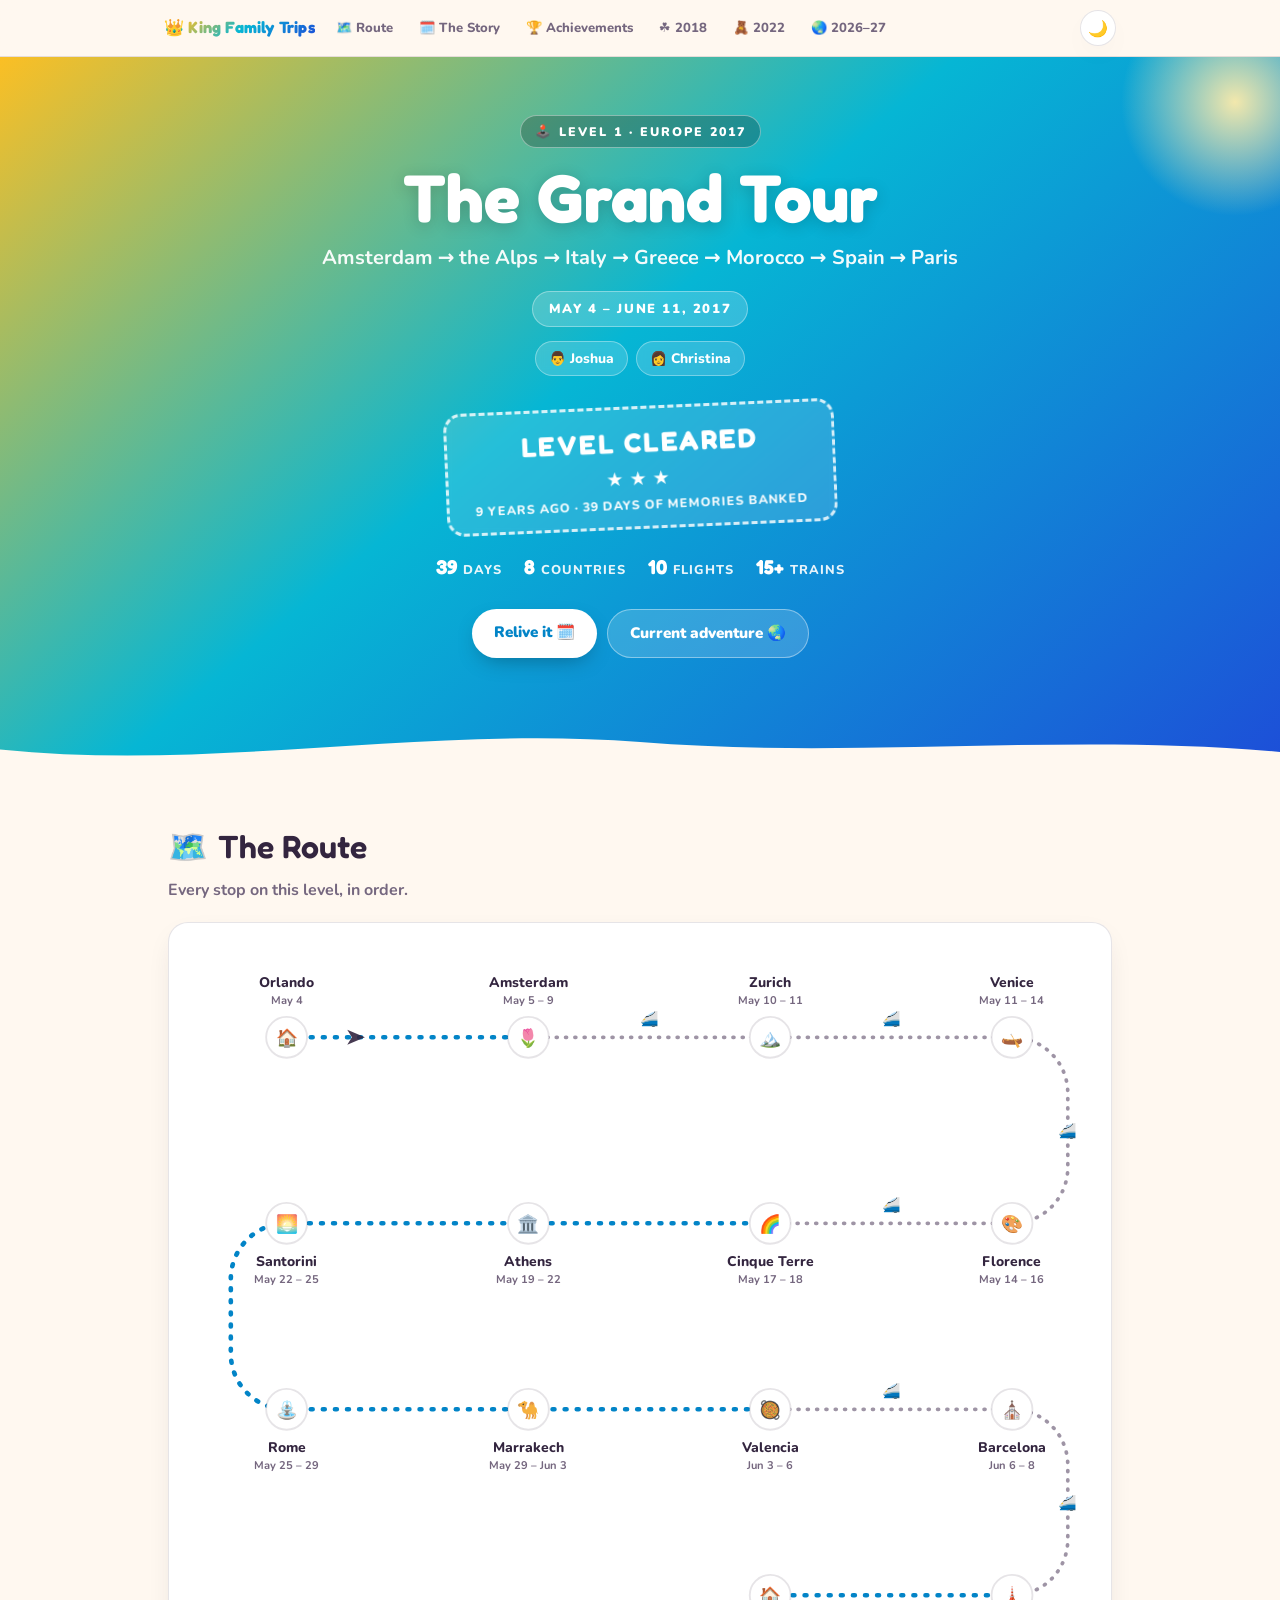
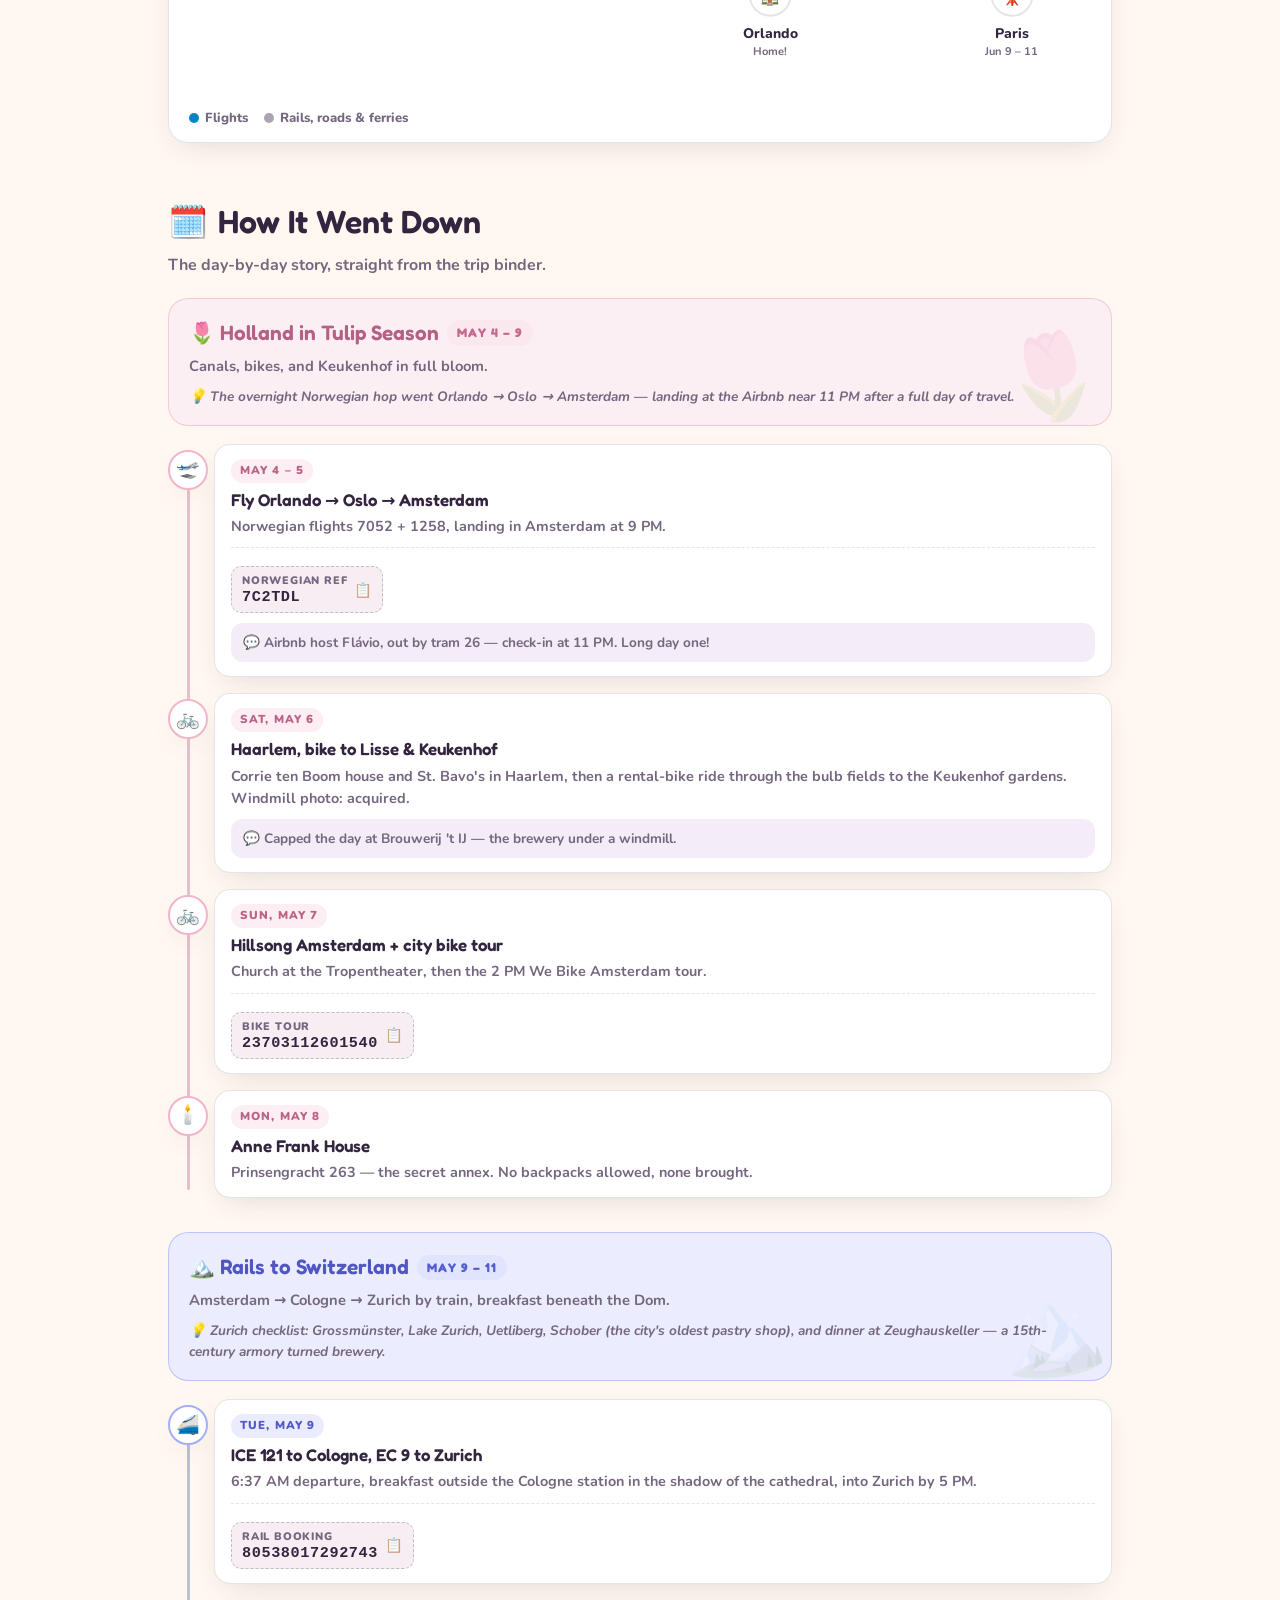
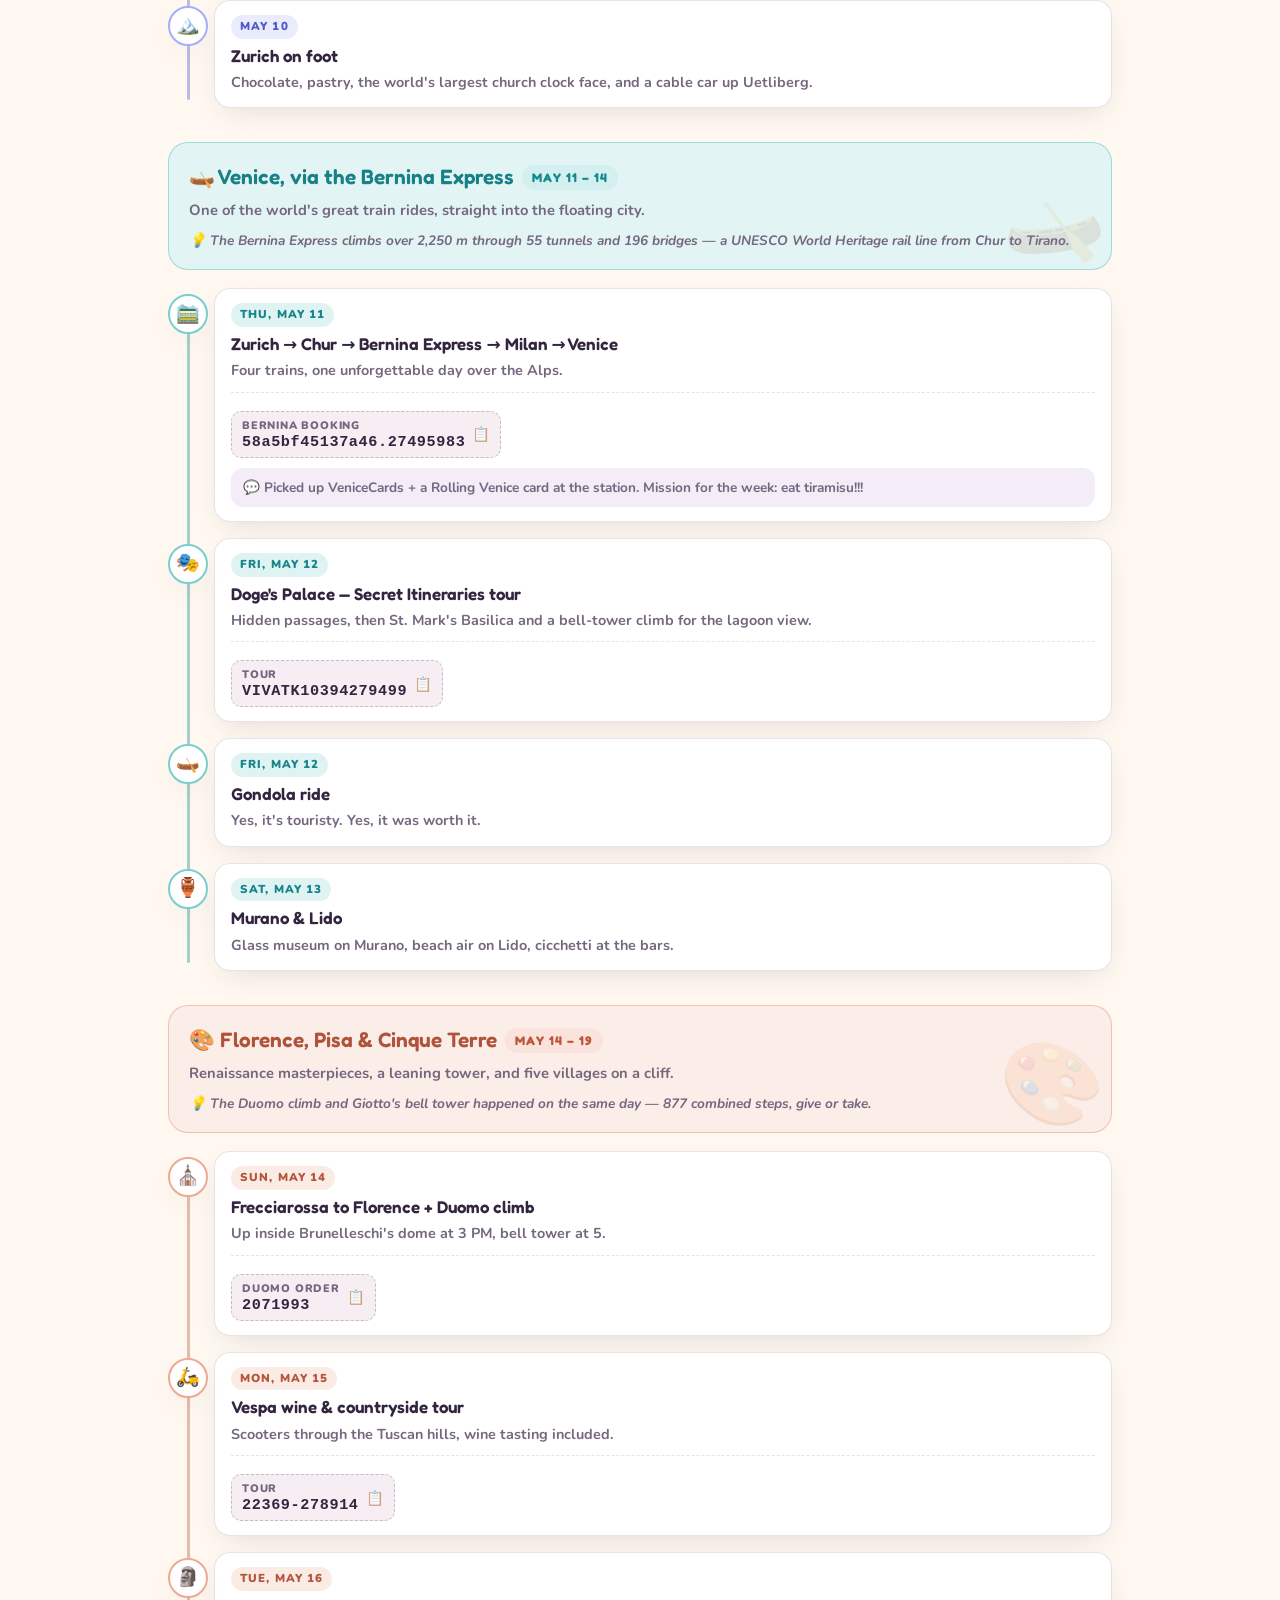
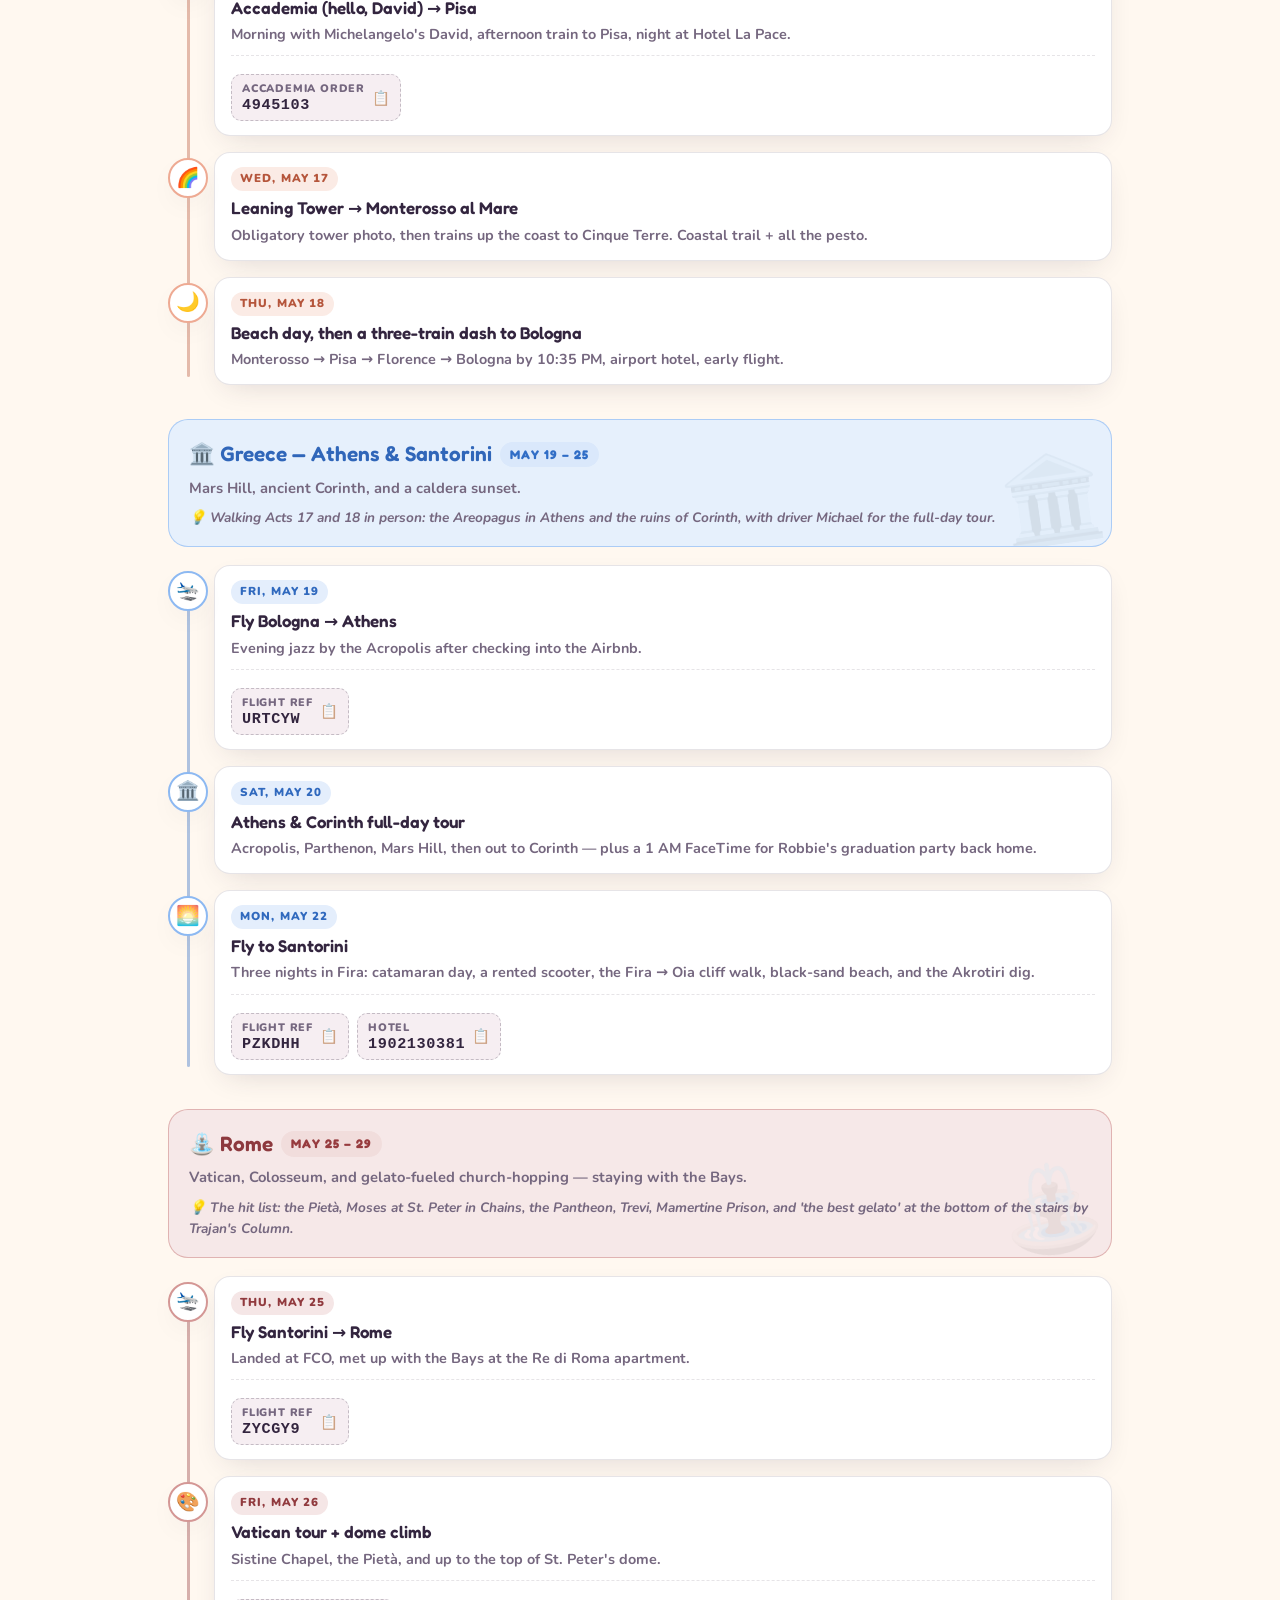
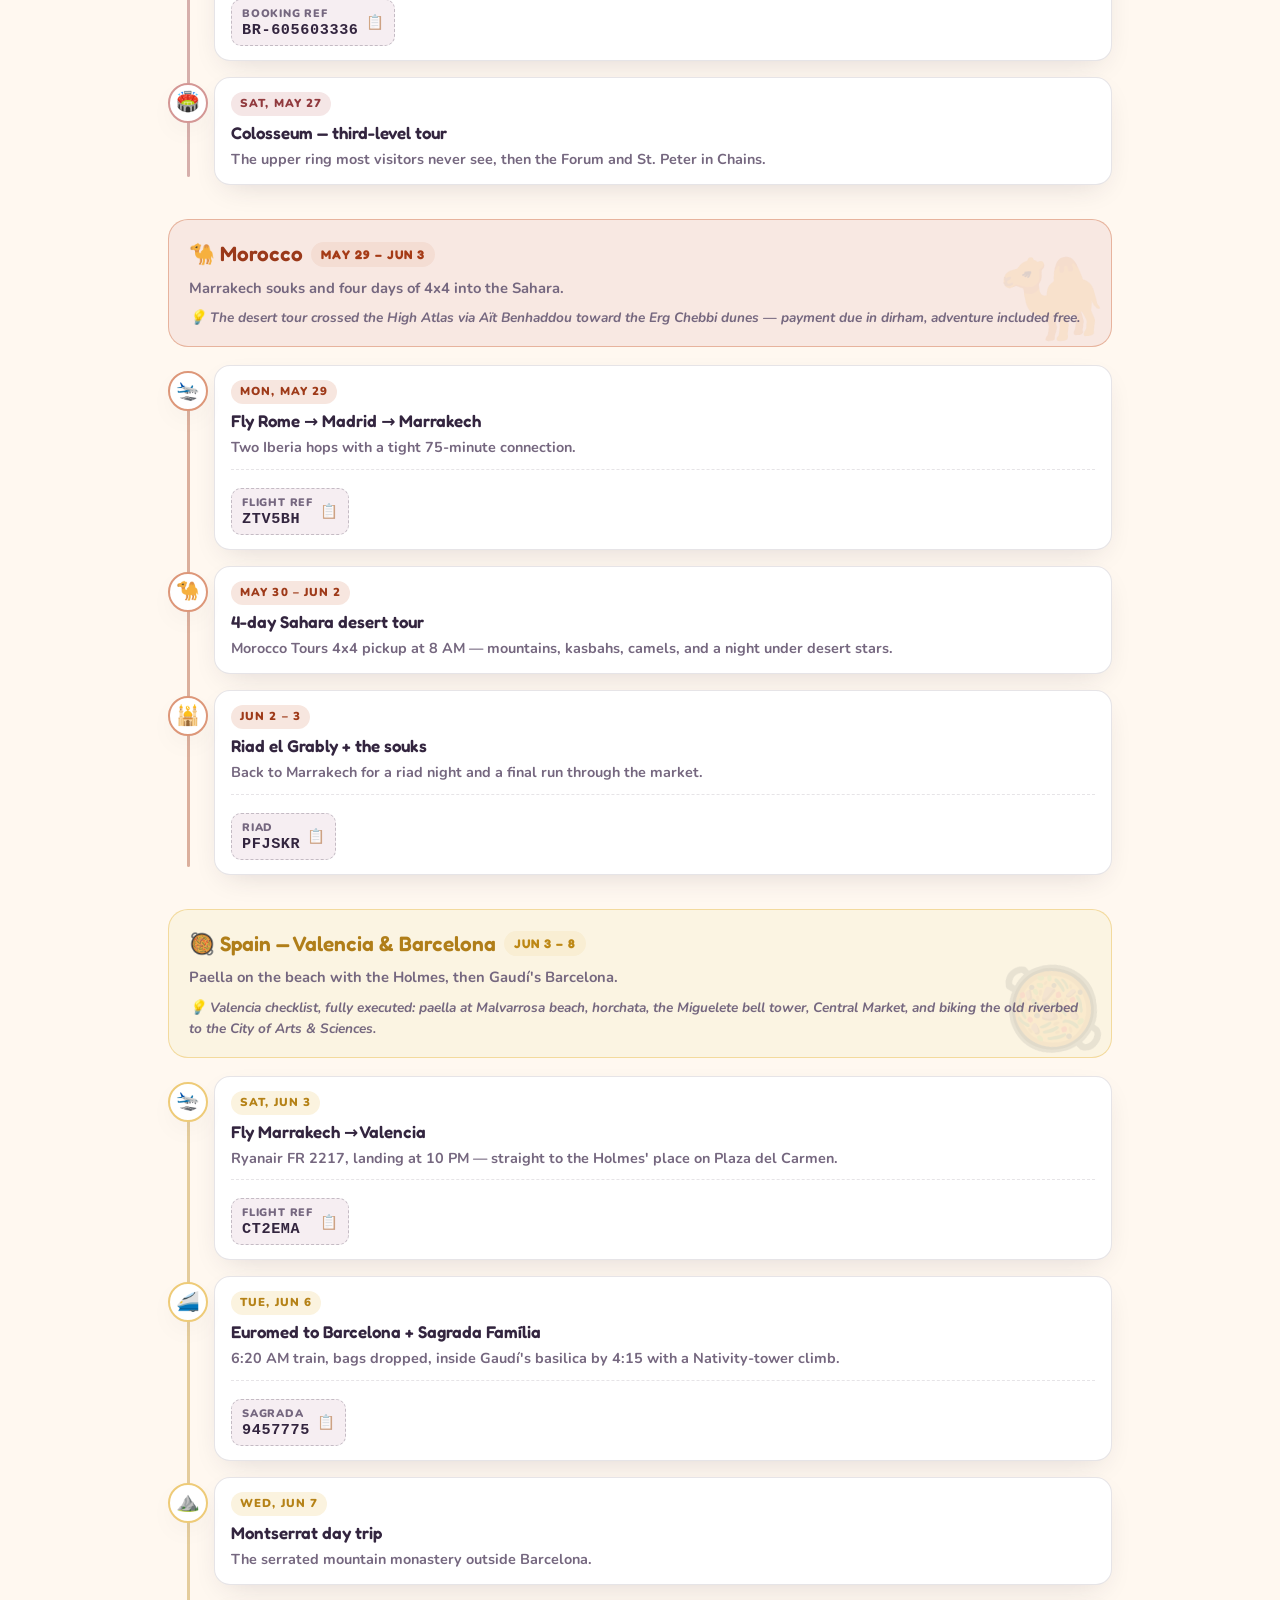
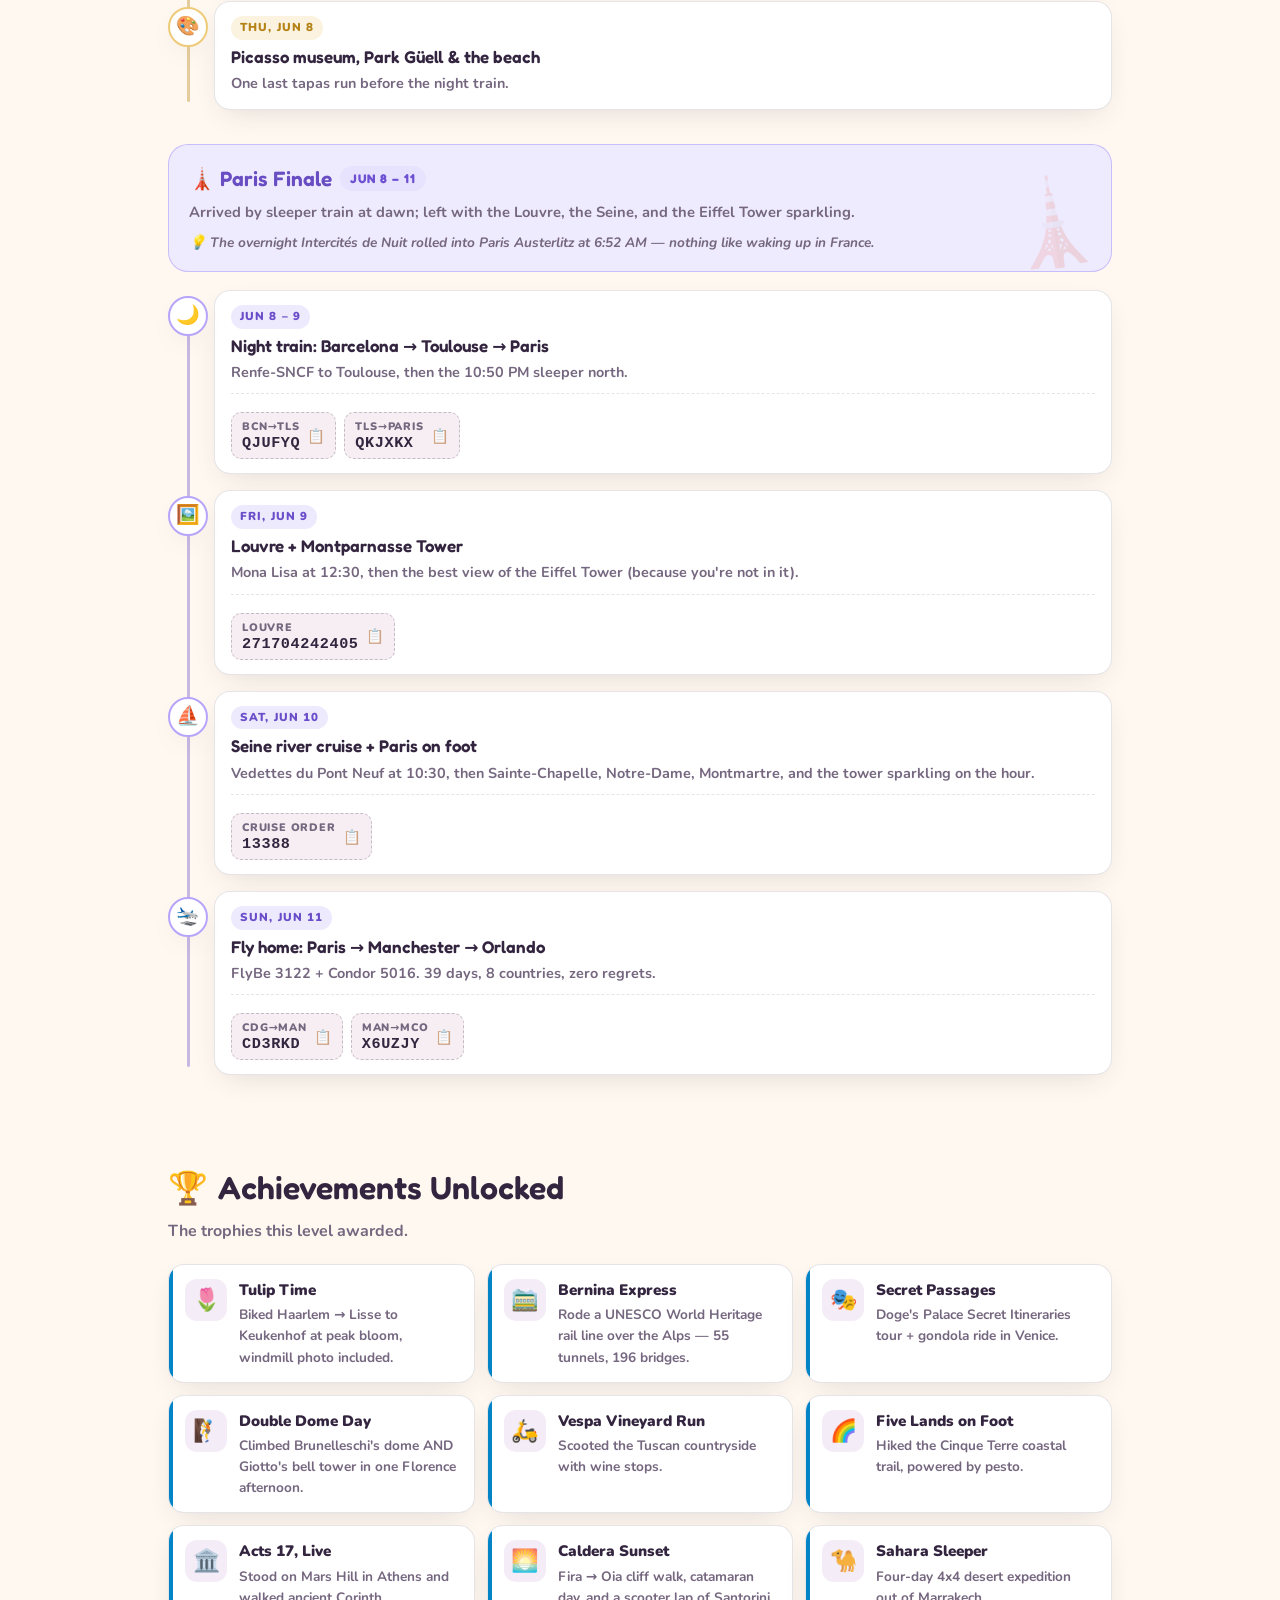
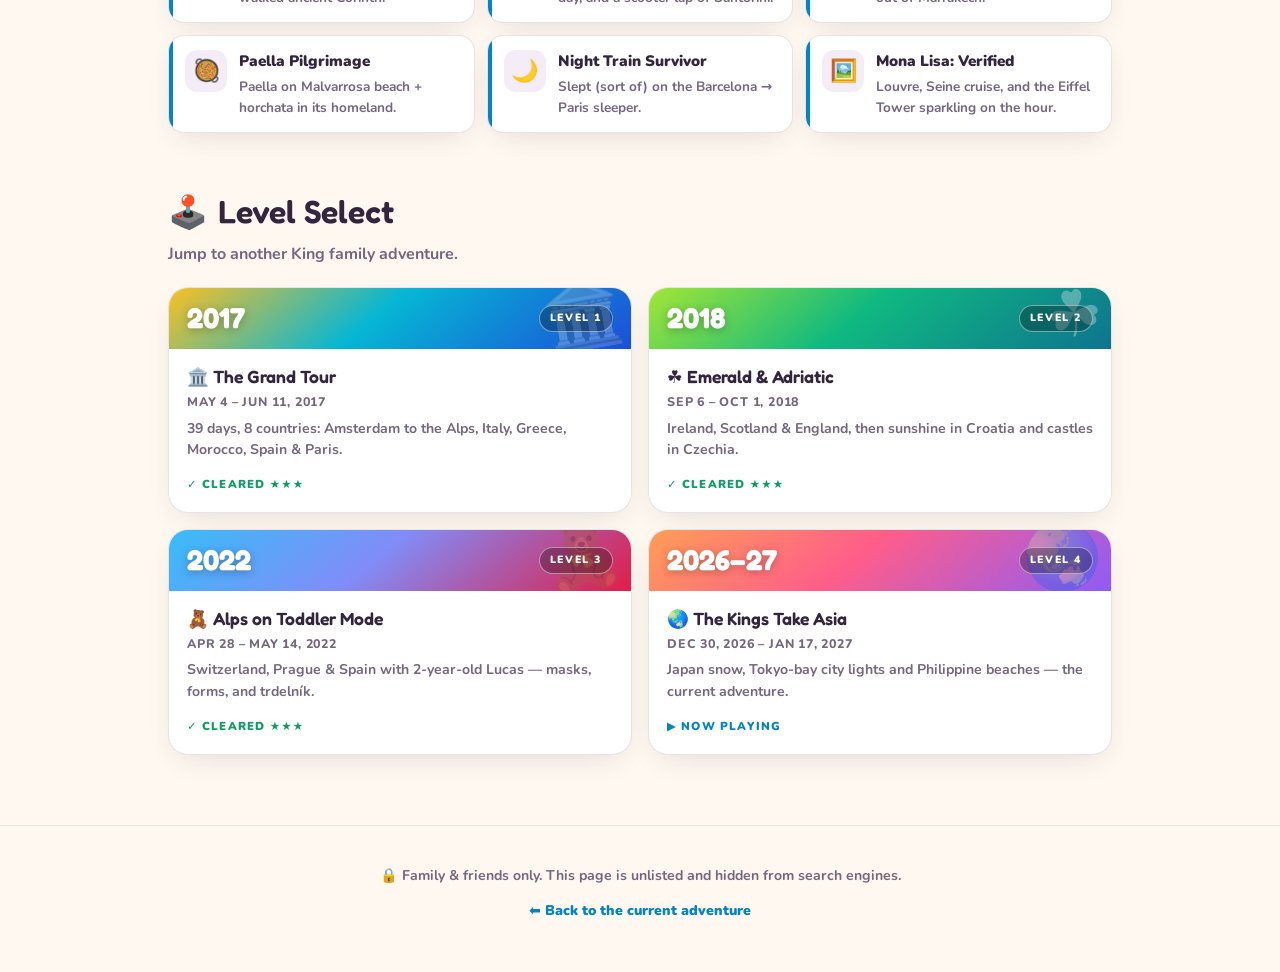
==== 2017/index.html @ fd0cd463 "Add past-trip landing pages as video-game levels (2017, 2018, 2022) The site is now the whole King f" ====
<!DOCTYPE html>
<html lang="en" data-trip="t2017">
<head>
  <meta charset="UTF-8">
  <meta name="viewport" content="width=device-width, initial-scale=1, viewport-fit=cover">
  <title>Europe 2017 · The Grand Tour 👑</title>

  <meta name="robots" content="noindex, nofollow, noarchive">
  <meta name="description" content="King family trip archive — Europe 2017.">

  <meta name="theme-color" content="#0284c7">
  <link rel="manifest" href="/manifest.webmanifest">
  <link rel="icon" href="/icons/favicon.svg" type="image/svg+xml">
  <link rel="apple-touch-icon" href="/icons/apple-touch-icon.png">

  <link rel="preconnect" href="https://fonts.googleapis.com">
  <link rel="preconnect" href="https://fonts.gstatic.com" crossorigin>
  <link rel="stylesheet" href="https://fonts.googleapis.com/css2?family=Fredoka:wght@500;600;700&family=Nunito:wght@400;600;700;800;900&display=swap">

  <link rel="stylesheet" href="/styles.css">
  <link rel="stylesheet" href="/past.css">
</head>
<body>

  <header class="nav" id="top">
    <div class="nav-inner">
      <a class="brand" href="/">👑 <span>King&nbsp;Family&nbsp;Trips</span></a>
      <nav class="nav-links" aria-label="Sections">
        <a href="#route">🗺️ Route</a>
        <a href="#timeline">🗓️ The Story</a>
        <a href="#achievements">🏆 Achievements</a>
        <span id="levelLinks" style="display:contents"></span>
      </nav>
      <button class="theme-toggle" id="themeToggle" aria-label="Toggle dark mode" title="Toggle dark mode">🌙</button>
    </div>
  </header>

  <main>
    <section class="hero">
      <div class="hero-decor" aria-hidden="true">
        <span class="cloud c1"></span><span class="cloud c2"></span><span class="cloud c3"></span>
        <span class="hero-plane">✈️</span>
        <span class="hero-sun"></span>
      </div>
      <div class="hero-inner">
        <div class="level-chip" id="levelChip"></div>
        <h1 id="heroTitle"></h1>
        <p class="hero-sub" id="heroSub"></p>
        <p class="hero-kicker" id="heroDates"></p>
        <div class="travelers" id="travelers"></div>
        <div class="stamp" id="stamp"></div>
        <div class="hero-stats" id="heroStats"></div>
        <div class="hero-actions">
          <a class="btn btn-light" href="#timeline">Relive it 🗓️</a>
          <a class="btn btn-ghost" href="/">Current adventure 🌏</a>
        </div>
      </div>
      <div class="hero-wave" aria-hidden="true">
        <svg viewBox="0 0 1440 90" preserveAspectRatio="none"><path d="M0,50 C240,95 480,0 720,35 C960,70 1200,15 1440,55 L1440,90 L0,90 Z" fill="var(--bg)"/></svg>
      </div>
    </section>

    <section class="wrap" id="route">
      <h2 class="section-title"><span>🗺️</span> The Route</h2>
      <p class="section-sub">Every stop on this level, in order.</p>
      <div class="map-card reveal">
        <div class="map-scroll" id="routeMap"></div>
        <div class="map-legend">
          <span class="lg"><i class="dot" style="background:var(--accent)"></i> Flights</span>
          <span class="lg"><i class="dot dot-ground"></i> Rails, roads &amp; ferries</span>
        </div>
      </div>
    </section>

    <section class="wrap" id="timeline">
      <h2 class="section-title"><span>🗓️</span> How It Went Down</h2>
      <p class="section-sub">The day-by-day story, straight from the trip binder.</p>
      <div id="timelineList"></div>
    </section>

    <section class="wrap" id="achievements">
      <h2 class="section-title"><span>🏆</span> Achievements Unlocked</h2>
      <p class="section-sub">The trophies this level awarded.</p>
      <div class="ach-grid" id="achGrid"></div>
    </section>

    <section class="wrap" id="capsule">
      <h2 class="section-title"><span>📼</span> Time Capsule</h2>
      <p class="section-sub">Period details that make this trip a historical artifact.</p>
      <div class="know-grid" id="capsuleGrid"></div>
    </section>

    <section class="wrap" id="levels">
      <h2 class="section-title"><span>🕹️</span> Level Select</h2>
      <p class="section-sub">Jump to another King family adventure.</p>
      <div class="level-grid" id="levelGrid"></div>
    </section>
  </main>

  <footer class="footer">
    <p><strong>🔒 Family &amp; friends only.</strong> This page is unlisted and hidden from search engines.</p>
    <p><a class="back-cta" href="/">⬅ Back to the current adventure</a></p>
  </footer>

  <div class="toast" id="toast" role="status" aria-live="polite"></div>

  <script src="/levels.js"></script>
  <script src="data.js"></script>
  <script src="/past.js"></script>
</body>
</html>
---- styles.css ----
/* ============================================================
   KINGS TAKE ASIA — styles
   Mobile-first, light & dark themes, playful travel-poster vibe
   ============================================================ */

:root {
  --bg: #fff8f0;
  --card: #ffffff;
  --ink: #33253f;
  --muted: #75677f;
  --line: rgba(51, 37, 63, 0.12);
  --chip: #f4ecf7;
  --code-bg: #f6eef2;

  --sunset-a: #ff9e57;
  --sunset-b: #ff5d8a;
  --sunset-c: #8e5cf7;
  --accent: #d63f6c;
  --hero-grad: linear-gradient(140deg, #ff9e57 0%, #ff5d8a 45%, #8e5cf7 100%);

  --ok: #0d9d63;
  --ok-bg: #e0f6ea;
  --bad: #e0354b;
  --bad-bg: #fde8ea;
  --warn: #b26e00;
  --warn-bg: #fff1d6;

  --ph-prelude: #64748b;
  --ph-wheelsup: #5b6bf5;
  --ph-karuizawa: #2f96e8;
  --ph-yokohama: #0ea5a4;
  --ph-cebu: #ff7a59;
  --ph-finaljapan: #d98e00;
  --ph-homeward: #8e5cf7;

  --shadow: 0 10px 30px -12px rgba(51, 37, 63, 0.18);
  --shadow-lg: 0 18px 44px -16px rgba(51, 37, 63, 0.25);
  --radius: 20px;
  --font-display: "Fredoka", "Nunito", system-ui, sans-serif;
  --font-body: "Nunito", system-ui, -apple-system, "Segoe UI", sans-serif;
  --font-mono: ui-monospace, "SF Mono", SFMono-Regular, Menlo, Consolas, monospace;
}

[data-theme="dark"] {
  --bg: #171221;
  --card: #221a30;
  --ink: #f3edf7;
  --muted: #a89fb5;
  --line: rgba(243, 237, 247, 0.13);
  --chip: #2e2440;
  --code-bg: #2b2138;

  --ok: #34c98a;
  --ok-bg: rgba(52, 201, 138, 0.16);
  --bad: #ff6478;
  --bad-bg: rgba(255, 100, 120, 0.16);
  --warn: #ffb84d;
  --warn-bg: rgba(255, 184, 77, 0.15);

  --shadow: 0 10px 30px -12px rgba(0, 0, 0, 0.55);
  --shadow-lg: 0 18px 44px -16px rgba(0, 0, 0, 0.6);
}

* { box-sizing: border-box; }
html { scroll-behavior: smooth; }
body {
  margin: 0;
  font-family: var(--font-body);
  background: var(--bg);
  color: var(--ink);
  line-height: 1.55;
  -webkit-font-smoothing: antialiased;
  overflow-x: hidden;
}
img, svg { max-width: 100%; }
a { color: inherit; }

.wrap { max-width: 980px; margin: 0 auto; padding: 0 18px; }

/* ---------------- nav ---------------- */
.nav {
  position: sticky; top: 0; z-index: 50;
  background: color-mix(in srgb, var(--bg) 82%, transparent);
  backdrop-filter: blur(12px);
  -webkit-backdrop-filter: blur(12px);
  border-bottom: 1px solid var(--line);
}
.nav-inner {
  max-width: 980px; margin: 0 auto; padding: 10px 14px;
  display: flex; align-items: center; gap: 10px;
}
.brand {
  font-family: var(--font-display); font-weight: 700; font-size: 1.02rem;
  text-decoration: none; white-space: nowrap; letter-spacing: 0.2px;
}
.brand span {
  background: var(--hero-grad);
  -webkit-background-clip: text; background-clip: text; color: transparent;
}
.nav-links {
  display: flex; gap: 4px; overflow-x: auto; scrollbar-width: none;
  -webkit-overflow-scrolling: touch; flex: 1;
}
.nav-links::-webkit-scrollbar { display: none; }
.nav-links a {
  text-decoration: none; font-weight: 800; font-size: 0.82rem;
  padding: 7px 11px; border-radius: 999px; white-space: nowrap; color: var(--muted);
  transition: background 0.2s, color 0.2s;
}
.nav-links a:hover { background: var(--chip); color: var(--ink); }
.todo-count {
  display: inline-block; min-width: 18px; text-align: center;
  background: var(--bad); color: #fff; border-radius: 999px;
  font-size: 0.68rem; padding: 1px 5px; margin-left: 2px; vertical-align: 1px;
}
.theme-toggle {
  border: 1px solid var(--line); background: var(--card); color: var(--ink);
  border-radius: 999px; width: 36px; height: 36px; font-size: 1rem;
  cursor: pointer; flex-shrink: 0; box-shadow: var(--shadow);
}

/* ---------------- hero ---------------- */
.hero {
  position: relative; overflow: hidden;
  background: var(--hero-grad);
  color: #fff; text-align: center;
  padding: 58px 18px 110px;
}
.hero-decor { position: absolute; inset: 0; pointer-events: none; }
.hero-sun {
  position: absolute; top: -70px; right: -70px; width: 230px; height: 230px;
  border-radius: 50%;
  background: radial-gradient(circle, rgba(255, 236, 170, 0.95), rgba(255, 236, 170, 0) 70%);
}
.cloud {
  position: absolute; background: rgba(255, 255, 255, 0.22);
  border-radius: 999px; filter: blur(1px);
}
.cloud::before, .cloud::after {
  content: ""; position: absolute; background: inherit; border-radius: 50%;
}
.c1 { width: 130px; height: 34px; top: 18%; left: -140px; animation: drift 46s linear infinite; }
.c1::before { width: 50px; height: 50px; top: -24px; left: 22px; }
.c1::after { width: 34px; height: 34px; top: -14px; left: 66px; }
.c2 { width: 90px; height: 26px; top: 55%; left: -100px; animation: drift 62s linear 8s infinite; }
.c2::before { width: 36px; height: 36px; top: -17px; left: 16px; }
.c2::after { width: 26px; height: 26px; top: -10px; left: 46px; }
.c3 { width: 150px; height: 38px; top: 34%; left: -160px; animation: drift 74s linear 20s infinite; }
.c3::before { width: 56px; height: 56px; top: -26px; left: 28px; }
.c3::after { width: 40px; height: 40px; top: -16px; left: 80px; }
@keyframes drift {
  from { transform: translateX(0); }
  to { transform: translateX(calc(100vw + 340px)); }
}
.hero-plane {
  position: absolute; font-size: 26px; top: 24%; left: -60px;
  animation: fly 19s linear infinite;
  filter: drop-shadow(0 4px 6px rgba(0, 0, 0, 0.18));
}
@keyframes fly {
  0%   { transform: translate(0, 0) rotate(-8deg); }
  50%  { transform: translate(55vw, -34px) rotate(4deg); }
  100% { transform: translate(calc(100vw + 120px), -10px) rotate(-6deg); }
}

.hero-inner { position: relative; max-width: 760px; margin: 0 auto; }
.hero-kicker {
  display: inline-block; font-weight: 900; font-size: 0.82rem; letter-spacing: 1.6px;
  text-transform: uppercase; background: rgba(255, 255, 255, 0.18);
  padding: 7px 16px; border-radius: 999px; margin: 0 0 14px;
  border: 1px solid rgba(255, 255, 255, 0.35);
}
.hero h1 {
  font-family: var(--font-display); font-weight: 700;
  font-size: clamp(2.5rem, 8.5vw, 4.2rem);
  margin: 0 0 8px; line-height: 1.06;
  text-shadow: 0 3px 16px rgba(0, 0, 0, 0.18);
}
.hero-sub { font-size: clamp(1rem, 3.4vw, 1.25rem); font-weight: 700; opacity: 0.95; margin: 0 0 18px; }

.travelers { display: flex; flex-wrap: wrap; gap: 8px; justify-content: center; margin-bottom: 26px; }
.traveler {
  background: rgba(255, 255, 255, 0.16); border: 1px solid rgba(255, 255, 255, 0.34);
  padding: 6px 13px; border-radius: 999px; font-weight: 800; font-size: 0.86rem;
  backdrop-filter: blur(4px);
}

.countdown { display: flex; gap: 10px; justify-content: center; margin-bottom: 24px; flex-wrap: wrap; }
.cd-box {
  background: rgba(255, 255, 255, 0.15); border: 1px solid rgba(255, 255, 255, 0.32);
  border-radius: 16px; padding: 10px 6px; min-width: 74px;
  backdrop-filter: blur(6px); -webkit-backdrop-filter: blur(6px);
}
.cd-num { font-family: var(--font-display); font-weight: 700; font-size: clamp(1.7rem, 6.5vw, 2.4rem); line-height: 1.1; font-variant-numeric: tabular-nums; }
.cd-lbl { font-size: 0.68rem; font-weight: 900; letter-spacing: 1.4px; text-transform: uppercase; opacity: 0.9; }
.cd-msg { font-family: var(--font-display); font-weight: 600; font-size: 1.25rem; }

.hero-stats { display: flex; flex-wrap: wrap; gap: 8px 22px; justify-content: center; margin-bottom: 26px; }
.hstat { display: flex; align-items: baseline; gap: 6px; }
.hstat b { font-family: var(--font-display); font-size: 1.25rem; font-weight: 700; }
.hstat span { font-size: 0.8rem; font-weight: 800; text-transform: uppercase; letter-spacing: 1px; opacity: 0.9; }

.hero-actions { display: flex; gap: 10px; justify-content: center; flex-wrap: wrap; }
.btn {
  font-family: var(--font-body); font-weight: 900; font-size: 0.95rem;
  padding: 12px 22px; border-radius: 999px; cursor: pointer;
  text-decoration: none; border: none; transition: transform 0.15s, box-shadow 0.15s;
}
.btn:active { transform: scale(0.97); }
.btn-light { background: #fff; color: var(--accent); box-shadow: 0 8px 22px -8px rgba(0, 0, 0, 0.35); }
.btn-light:hover { transform: translateY(-2px); }
.btn-ghost { background: rgba(255, 255, 255, 0.16); color: #fff; border: 1px solid rgba(255, 255, 255, 0.4); }
.btn-ghost:hover { background: rgba(255, 255, 255, 0.26); }

.hero-wave { position: absolute; left: 0; right: 0; bottom: -1px; line-height: 0; }
.hero-wave svg { width: 100%; height: 44px; display: block; }

/* ---------------- progress card ---------------- */
.progress-card {
  background: var(--card); border: 1px solid var(--line); border-radius: var(--radius);
  box-shadow: var(--shadow-lg); padding: 18px 20px;
  margin: -58px auto 0; position: relative; z-index: 2;
}
.progress-top { display: flex; justify-content: space-between; align-items: baseline; gap: 10px; flex-wrap: wrap; margin-bottom: 10px; }
.progress-title { font-family: var(--font-display); font-weight: 600; font-size: 1.05rem; }
.progress-pct { font-weight: 900; color: var(--muted); font-size: 0.85rem; }
.progress-bar { height: 12px; border-radius: 999px; background: var(--chip); overflow: hidden; }
.progress-fill {
  height: 100%; border-radius: 999px;
  background: linear-gradient(90deg, var(--ok), #4ecf9a);
  transition: width 1.2s cubic-bezier(0.2, 0.8, 0.2, 1);
}
.progress-note { margin: 10px 0 0; font-size: 0.88rem; color: var(--muted); font-weight: 700; }
.progress-note a { color: var(--bad); font-weight: 900; }

/* ---------------- sections ---------------- */
section.wrap { padding-top: 54px; scroll-margin-top: 64px; }
.section-title {
  font-family: var(--font-display); font-weight: 600;
  font-size: clamp(1.5rem, 5vw, 2rem); margin: 0 0 6px;
  display: flex; align-items: center; gap: 10px;
}
.section-title.mt { margin-top: 44px; }
.section-sub { margin: 0 0 20px; color: var(--muted); font-weight: 700; }

/* ---------------- route map ---------------- */
.map-card {
  background: var(--card); border: 1px solid var(--line);
  border-radius: var(--radius); box-shadow: var(--shadow); padding: 12px 6px 6px;
}
.map-scroll { overflow-x: auto; -webkit-overflow-scrolling: touch; }
.map-scroll svg { display: block; margin: 0 auto; width: 100%; height: auto; }
.map-stop { cursor: pointer; }
.map-stop circle.halo { transition: r 0.2s; }
.map-stop:hover circle.halo { r: 30; }
.map-label { font-family: var(--font-body); font-weight: 800; font-size: 15px; fill: var(--ink); }
.map-sublabel { font-family: var(--font-body); font-weight: 700; font-size: 12px; fill: var(--muted); }
.map-seg-label { font-family: var(--font-body); font-weight: 900; font-size: 11px; letter-spacing: 0.6px; }
.map-legend { display: flex; gap: 16px; flex-wrap: wrap; padding: 10px 14px 8px; font-size: 0.82rem; font-weight: 800; color: var(--muted); }
.lg { display: inline-flex; align-items: center; gap: 6px; }
.dot { width: 10px; height: 10px; border-radius: 50%; display: inline-block; }
.dot-ok { background: var(--ok); }
.dot-bad { background: var(--bad); }
.dot-ground { background: var(--muted); opacity: 0.6; }

@keyframes dashflow { to { stroke-dashoffset: -26; } }
.seg-ok { stroke: var(--ok); animation: dashflow 1.6s linear infinite; }
.seg-bad { stroke: var(--bad); animation: pulse-line 1.6s ease-in-out infinite; }
@keyframes pulse-line { 0%, 100% { opacity: 1; } 50% { opacity: 0.45; } }
.seg-ground { stroke: var(--muted); opacity: 0.7; }

/* ---------------- filters ---------------- */
.filters { display: flex; gap: 8px; flex-wrap: wrap; margin-bottom: 22px; }
.chip {
  font-family: var(--font-body); font-weight: 900; font-size: 0.85rem;
  border: 1.5px solid var(--line); background: var(--card); color: var(--muted);
  padding: 8px 15px; border-radius: 999px; cursor: pointer; transition: all 0.2s;
}
.chip[aria-pressed="true"] { background: var(--ink); color: var(--bg); border-color: var(--ink); }
.chip-alert[aria-pressed="true"] { background: var(--bad); border-color: var(--bad); color: #fff; }

/* ---------------- timeline ---------------- */
.chapter { margin-bottom: 10px; scroll-margin-top: 70px; }
.chapter-head {
  border-radius: var(--radius); padding: 18px 20px; margin-bottom: 18px;
  background: color-mix(in srgb, var(--ph) 12%, var(--card));
  border: 1.5px solid color-mix(in srgb, var(--ph) 32%, transparent);
  position: relative; overflow: hidden;
}
.chapter-head::after {
  content: attr(data-emoji); position: absolute; right: 6px; bottom: -18px;
  font-size: 5.2rem; opacity: 0.13; transform: rotate(-8deg);
}
.chapter-name {
  font-family: var(--font-display); font-weight: 600; font-size: 1.3rem;
  margin: 0; color: color-mix(in srgb, var(--ph) 72%, var(--ink));
  display: flex; align-items: center; gap: 8px; flex-wrap: wrap;
}
.chapter-dates {
  font-size: 0.78rem; font-weight: 900; letter-spacing: 1px; text-transform: uppercase;
  background: color-mix(in srgb, var(--ph) 18%, var(--card));
  color: color-mix(in srgb, var(--ph) 80%, var(--ink));
  padding: 3px 10px; border-radius: 999px;
}
.chapter-tagline { margin: 6px 0 0; font-weight: 700; color: var(--muted); font-size: 0.92rem; }
.chapter-meta { margin: 8px 0 0; font-size: 0.85rem; font-weight: 700; color: var(--muted); display: flex; flex-direction: column; gap: 4px; position: relative; z-index: 1; }
.chapter-fact { font-style: italic; }

.events { position: relative; padding-left: 46px; margin-bottom: 34px; }
.events::before {
  content: ""; position: absolute; left: 19px; top: 8px; bottom: 8px; width: 3px;
  border-radius: 3px; background: color-mix(in srgb, var(--ph) 30%, var(--line));
}
.event { position: relative; margin-bottom: 16px; }
.event-dot {
  position: absolute; left: -46px; top: 6px; width: 40px; height: 40px;
  border-radius: 50%; background: var(--card);
  border: 2.5px solid color-mix(in srgb, var(--ph) 55%, var(--card));
  display: flex; align-items: center; justify-content: center; font-size: 19px;
  box-shadow: var(--shadow); z-index: 1;
}
.event-card {
  background: var(--card); border: 1px solid var(--line); border-radius: 16px;
  padding: 14px 16px; box-shadow: var(--shadow);
  transition: transform 0.18s, box-shadow 0.18s;
}
.event-card:hover { transform: translateY(-2px); box-shadow: var(--shadow-lg); }
.event.needed .event-card { border: 1.5px dashed color-mix(in srgb, var(--bad) 55%, transparent); background: color-mix(in srgb, var(--bad) 4%, var(--card)); }
.event-top { display: flex; align-items: center; gap: 8px; flex-wrap: wrap; margin-bottom: 4px; }
.event-date {
  font-size: 0.72rem; font-weight: 900; letter-spacing: 1.1px; text-transform: uppercase;
  color: color-mix(in srgb, var(--ph) 75%, var(--ink));
  background: color-mix(in srgb, var(--ph) 13%, var(--card));
  padding: 3px 9px; border-radius: 999px;
}
.event-title { font-family: var(--font-display); font-weight: 600; font-size: 1.06rem; margin: 0; }
.event-blurb { margin: 2px 0 0; color: var(--muted); font-weight: 700; font-size: 0.9rem; }
.event-details { margin-top: 10px; padding-top: 10px; border-top: 1px dashed var(--line); }

/* ---------------- badges ---------------- */
.badge {
  font-size: 0.68rem; font-weight: 900; letter-spacing: 1px; text-transform: uppercase;
  padding: 4px 10px; border-radius: 999px; white-space: nowrap; margin-left: auto;
}
.badge-confirmed { background: var(--ok-bg); color: var(--ok); }
.badge-needed { background: var(--bad-bg); color: var(--bad); animation: throb 1.8s ease-in-out infinite; }
.badge-verify { background: var(--warn-bg); color: var(--warn); }
@keyframes throb { 0%, 100% { box-shadow: 0 0 0 0 color-mix(in srgb, var(--bad) 35%, transparent); } 55% { box-shadow: 0 0 0 7px transparent; } }

/* ---------------- code chips / copy ---------------- */
.codes { display: flex; flex-wrap: wrap; gap: 8px; margin-top: 8px; }
.copy {
  display: inline-flex; align-items: center; gap: 7px;
  background: var(--code-bg); border: 1px dashed color-mix(in srgb, var(--ink) 25%, transparent);
  border-radius: 10px; padding: 6px 10px; cursor: pointer;
  font-family: var(--font-body); color: var(--ink); text-align: left;
  transition: border-color 0.2s, background 0.2s;
}
.copy:hover { border-color: var(--accent); }
.copy .cl { font-size: 0.68rem; font-weight: 900; text-transform: uppercase; letter-spacing: 0.8px; color: var(--muted); display: block; }
.copy .cv { font-family: var(--font-mono); font-weight: 700; font-size: 0.95rem; letter-spacing: 0.6px; display: block; }
.copy .ci { font-size: 0.9rem; opacity: 0.6; }
.copy.copied { background: var(--ok-bg); border-color: var(--ok); }
.copy.copied .ci { opacity: 1; }

/* ---------------- generic cards (flights/hotels) ---------------- */
.card-grid { display: grid; gap: 16px; }
@media (min-width: 760px) { .card-grid { grid-template-columns: 1fr 1fr; } }
.tcard {
  background: var(--card); border: 1px solid var(--line); border-radius: var(--radius);
  box-shadow: var(--shadow); padding: 18px; position: relative;
  transition: transform 0.18s, box-shadow 0.18s;
}
.tcard:hover { transform: translateY(-3px); box-shadow: var(--shadow-lg); }
.tcard.needed { border: 2px dashed color-mix(in srgb, var(--bad) 50%, transparent); background: color-mix(in srgb, var(--bad) 4%, var(--card)); }
.tcard.verify { border: 2px dashed color-mix(in srgb, var(--warn) 55%, transparent); background: color-mix(in srgb, var(--warn) 5%, var(--card)); }
.tcard-top { display: flex; align-items: flex-start; gap: 8px; margin-bottom: 10px; }
.tcard-emoji {
  width: 44px; height: 44px; border-radius: 14px; flex-shrink: 0;
  display: flex; align-items: center; justify-content: center; font-size: 22px;
  background: var(--chip);
}
.tcard-title { font-family: var(--font-display); font-weight: 600; font-size: 1.12rem; margin: 0; line-height: 1.25; }
.tcard-sub { color: var(--muted); font-weight: 700; font-size: 0.84rem; margin: 1px 0 0; }

.route-line { display: flex; align-items: center; gap: 10px; margin: 12px 0; }
.route-code { font-family: var(--font-display); font-weight: 700; font-size: 1.55rem; line-height: 1; }
.route-city { font-size: 0.76rem; color: var(--muted); font-weight: 800; }
.route-arrow { flex: 1; display: flex; align-items: center; color: var(--muted); }
.route-arrow::before, .route-arrow::after { content: ""; flex: 1; border-top: 2px dashed color-mix(in srgb, var(--ink) 28%, transparent); }
.route-arrow span { padding: 0 8px; font-size: 1rem; }

.fact-rows { display: grid; gap: 6px; margin: 10px 0 2px; }
.fact { display: flex; gap: 8px; font-size: 0.9rem; align-items: baseline; }
.fact b { font-weight: 900; white-space: nowrap; }
.fact .fl { color: var(--muted); font-weight: 800; font-size: 0.78rem; text-transform: uppercase; letter-spacing: 0.6px; min-width: 86px; }
.tnote {
  margin: 10px 0 0; font-size: 0.85rem; font-weight: 700; color: var(--muted);
  background: var(--chip); border-radius: 12px; padding: 9px 12px;
}
.pax-list { display: flex; flex-wrap: wrap; gap: 6px; margin-top: 8px; }
.pax { background: var(--chip); border-radius: 999px; padding: 3px 11px; font-size: 0.8rem; font-weight: 800; }
.res-block { border-top: 1px dashed var(--line); margin-top: 12px; padding-top: 10px; }
.res-via { font-size: 0.8rem; font-weight: 900; text-transform: uppercase; letter-spacing: 0.7px; color: var(--muted); margin: 0; }
.map-link { display: inline-flex; align-items: center; gap: 6px; font-size: 0.85rem; font-weight: 900; color: var(--ph-karuizawa); text-decoration: none; margin-top: 8px; }
.map-link:hover { text-decoration: underline; }

/* ---------------- todo ---------------- */
.todo-item {
  display: flex; gap: 14px; background: var(--card); border: 1px solid var(--line);
  border-radius: 16px; box-shadow: var(--shadow); padding: 15px 16px; margin-bottom: 12px;
}
.todo-item.done { opacity: 0.55; }
.todo-item.done .todo-title { text-decoration: line-through; }
.todo-check { font-size: 1.35rem; line-height: 1.2; flex-shrink: 0; }
.todo-title { font-weight: 900; font-size: 0.98rem; margin: 0; display: flex; gap: 8px; align-items: center; flex-wrap: wrap; }
.todo-detail { margin: 4px 0 0; color: var(--muted); font-weight: 700; font-size: 0.88rem; }
.prio {
  font-size: 0.62rem; font-weight: 900; letter-spacing: 1px; text-transform: uppercase;
  padding: 2px 8px; border-radius: 999px;
}
.prio-high { background: var(--bad-bg); color: var(--bad); }
.prio-medium { background: var(--warn-bg); color: var(--warn); }

/* ---------------- quick ref ---------------- */
.qr-group {
  background: var(--card); border: 1px solid var(--line); border-radius: 16px;
  box-shadow: var(--shadow); padding: 14px 16px; margin-bottom: 12px;
}
.qr-head { display: flex; align-items: center; gap: 8px; flex-wrap: wrap; margin-bottom: 4px; }
.qr-title { font-family: var(--font-display); font-weight: 600; font-size: 1rem; margin: 0; }
.qr-sub { color: var(--muted); font-size: 0.82rem; font-weight: 700; margin: 0 0 4px; }

.know-grid { display: grid; gap: 12px; }
@media (min-width: 640px) { .know-grid { grid-template-columns: 1fr 1fr; } }
@media (min-width: 900px) { .know-grid { grid-template-columns: 1fr 1fr 1fr; } }
.know {
  background: var(--card); border: 1px solid var(--line); border-radius: 16px;
  box-shadow: var(--shadow); padding: 14px 16px;
}
.know h3 { margin: 0 0 4px; font-size: 0.95rem; font-weight: 900; }
.know p { margin: 0; color: var(--muted); font-weight: 700; font-size: 0.86rem; }

/* ---------------- level select (past & current trips) ---------------- */
.level-grid { display: grid; gap: 16px; }
@media (min-width: 700px) { .level-grid { grid-template-columns: 1fr 1fr; } }
.level-card {
  display: block; text-decoration: none; color: inherit;
  background: var(--card); border: 1px solid var(--line); border-radius: var(--radius);
  box-shadow: var(--shadow); overflow: hidden;
  transition: transform 0.18s, box-shadow 0.18s;
}
.level-card:hover { transform: translateY(-4px); box-shadow: var(--shadow-lg); }
.level-top {
  padding: 16px 18px; color: #fff; position: relative; overflow: hidden;
  display: flex; align-items: center; justify-content: space-between; gap: 10px;
}
.level-top::after {
  content: attr(data-emoji); position: absolute; right: 8px; bottom: -16px;
  font-size: 4rem; opacity: 0.3; transform: rotate(-10deg);
}
.level-year { font-family: var(--font-display); font-weight: 700; font-size: 1.8rem; line-height: 1; text-shadow: 0 2px 8px rgba(0,0,0,0.25); }
.level-num {
  font-size: 0.66rem; font-weight: 900; letter-spacing: 1.6px; text-transform: uppercase;
  background: rgba(0, 0, 0, 0.28); border: 1px solid rgba(255, 255, 255, 0.45);
  padding: 4px 10px; border-radius: 999px; position: relative; z-index: 1;
}
.level-body { padding: 14px 18px 16px; }
.level-title { font-family: var(--font-display); font-weight: 600; font-size: 1.1rem; margin: 0 0 2px; }
.level-dates { color: var(--muted); font-weight: 800; font-size: 0.78rem; text-transform: uppercase; letter-spacing: 0.8px; margin: 0 0 6px; }
.level-blurb { color: var(--muted); font-weight: 700; font-size: 0.88rem; margin: 0 0 10px; }
.level-status { font-size: 0.72rem; font-weight: 900; letter-spacing: 1.2px; text-transform: uppercase; }
.level-status.cleared { color: var(--ok); }
.level-status.current { color: var(--accent); animation: pulse-line 1.6s ease-in-out infinite; }

/* ---------------- footer / toast / misc ---------------- */
.footer {
  margin-top: 70px; padding: 34px 18px 46px; text-align: center;
  border-top: 1px solid var(--line); color: var(--muted); font-weight: 700; font-size: 0.88rem;
}
.footer p { margin: 5px 0; }
.footer code { background: var(--chip); padding: 2px 7px; border-radius: 6px; font-family: var(--font-mono); font-size: 0.8rem; }
.footer-heart { opacity: 0.75; font-size: 0.8rem; margin-top: 12px !important; }

.toast {
  position: fixed; left: 50%; bottom: 26px; transform: translateX(-50%) translateY(80px);
  background: var(--ink); color: var(--bg); font-weight: 900; font-size: 0.9rem;
  padding: 11px 20px; border-radius: 999px; box-shadow: var(--shadow-lg);
  opacity: 0; transition: transform 0.3s cubic-bezier(0.2, 0.9, 0.3, 1.3), opacity 0.3s;
  pointer-events: none; z-index: 99; max-width: 88vw; text-align: center;
}
.toast.show { transform: translateX(-50%) translateY(0); opacity: 1; }

.reveal { opacity: 0; transform: translateY(16px); }
.reveal.in { opacity: 1; transform: none; transition: opacity 0.55s ease, transform 0.55s ease; }

@media (prefers-reduced-motion: reduce) {
  *, *::before, *::after { animation: none !important; transition: none !important; }
  html { scroll-behavior: auto; }
  .reveal { opacity: 1; transform: none; }
}

@media print {
  .nav, .hero-decor, .hero-actions, .filters, .theme-toggle, .map-card, .footer .footer-heart { display: none !important; }
  .reveal { opacity: 1 !important; transform: none !important; }
  body { background: #fff; color: #000; }
  .hero { background: none; color: #000; padding: 10px; }
  .tcard, .event-card, .qr-group, .todo-item { box-shadow: none; break-inside: avoid; }
  section.wrap { padding-top: 18px; }
}
---- past.css ----
/* ============================================================
   PAST TRIP PAGES — level theming + archive-only components.
   Loaded on /2017/, /2018/, /2022/ in addition to /styles.css.
   ============================================================ */

/* ---- Level themes (set via <html data-trip="...">) ---- */
html[data-trip="t2017"] {
  --hero-grad: linear-gradient(140deg, #fbbf24 0%, #06b6d4 45%, #1d4ed8 100%);
  --accent: #0284c7;
}
html[data-trip="t2018"] {
  --hero-grad: linear-gradient(140deg, #a3e635 0%, #10b981 45%, #0e7490 100%);
  --accent: #0f9d6b;
}
html[data-trip="t2022"] {
  --hero-grad: linear-gradient(140deg, #38bdf8 0%, #818cf8 45%, #e11d48 100%);
  --accent: #d43f57;
}

/* ---- hero: "LEVEL CLEARED" stamp instead of a countdown ---- */
.level-chip {
  display: inline-flex; align-items: center; gap: 8px;
  font-weight: 900; font-size: 0.78rem; letter-spacing: 2px; text-transform: uppercase;
  background: rgba(0, 0, 0, 0.22); border: 1px solid rgba(255, 255, 255, 0.4);
  color: #fff; padding: 6px 14px; border-radius: 999px; margin-bottom: 14px;
}
.stamp {
  display: inline-block; margin: 4px 0 22px;
  border: 3px dashed rgba(255, 255, 255, 0.8); border-radius: 18px;
  padding: 12px 26px; transform: rotate(-2.5deg);
  background: rgba(255, 255, 255, 0.12); backdrop-filter: blur(4px);
}
.stamp .stamp-top {
  font-family: var(--font-display); font-weight: 700;
  font-size: clamp(1.25rem, 5vw, 1.7rem); letter-spacing: 2.5px;
}
.stamp .stamp-stars { font-size: 1.2rem; letter-spacing: 6px; display: block; margin-top: 2px; }
.stamp .stamp-sub { font-size: 0.78rem; font-weight: 800; opacity: 0.95; letter-spacing: 1px; text-transform: uppercase; }

/* ---- achievements ---- */
.ach-grid { display: grid; gap: 12px; }
@media (min-width: 640px) { .ach-grid { grid-template-columns: 1fr 1fr; } }
@media (min-width: 900px) { .ach-grid { grid-template-columns: 1fr 1fr 1fr; } }
.ach {
  display: flex; gap: 12px; align-items: flex-start;
  background: var(--card); border: 1px solid var(--line); border-radius: 16px;
  box-shadow: var(--shadow); padding: 14px 16px; position: relative; overflow: hidden;
}
.ach::before {
  content: ""; position: absolute; left: 0; top: 0; bottom: 0; width: 4px;
  background: var(--accent, var(--sunset-b));
}
.ach-emoji {
  width: 42px; height: 42px; border-radius: 12px; flex-shrink: 0;
  display: flex; align-items: center; justify-content: center; font-size: 22px;
  background: var(--chip);
}
.ach h3 { margin: 0 0 2px; font-size: 0.95rem; font-weight: 900; }
.ach p { margin: 0; color: var(--muted); font-weight: 700; font-size: 0.85rem; }

/* ---- route map: flights use the level's accent color ---- */
.seg-fly { stroke: var(--accent); animation: dashflow 1.6s linear infinite; }

/* ---- misc past-page touches ---- */
.back-cta {
  display: inline-block; margin-top: 8px;
  font-weight: 900; text-decoration: none; color: var(--accent, var(--sunset-b));
}
.back-cta:hover { text-decoration: underline; }
.event-facts { display: grid; gap: 5px; }
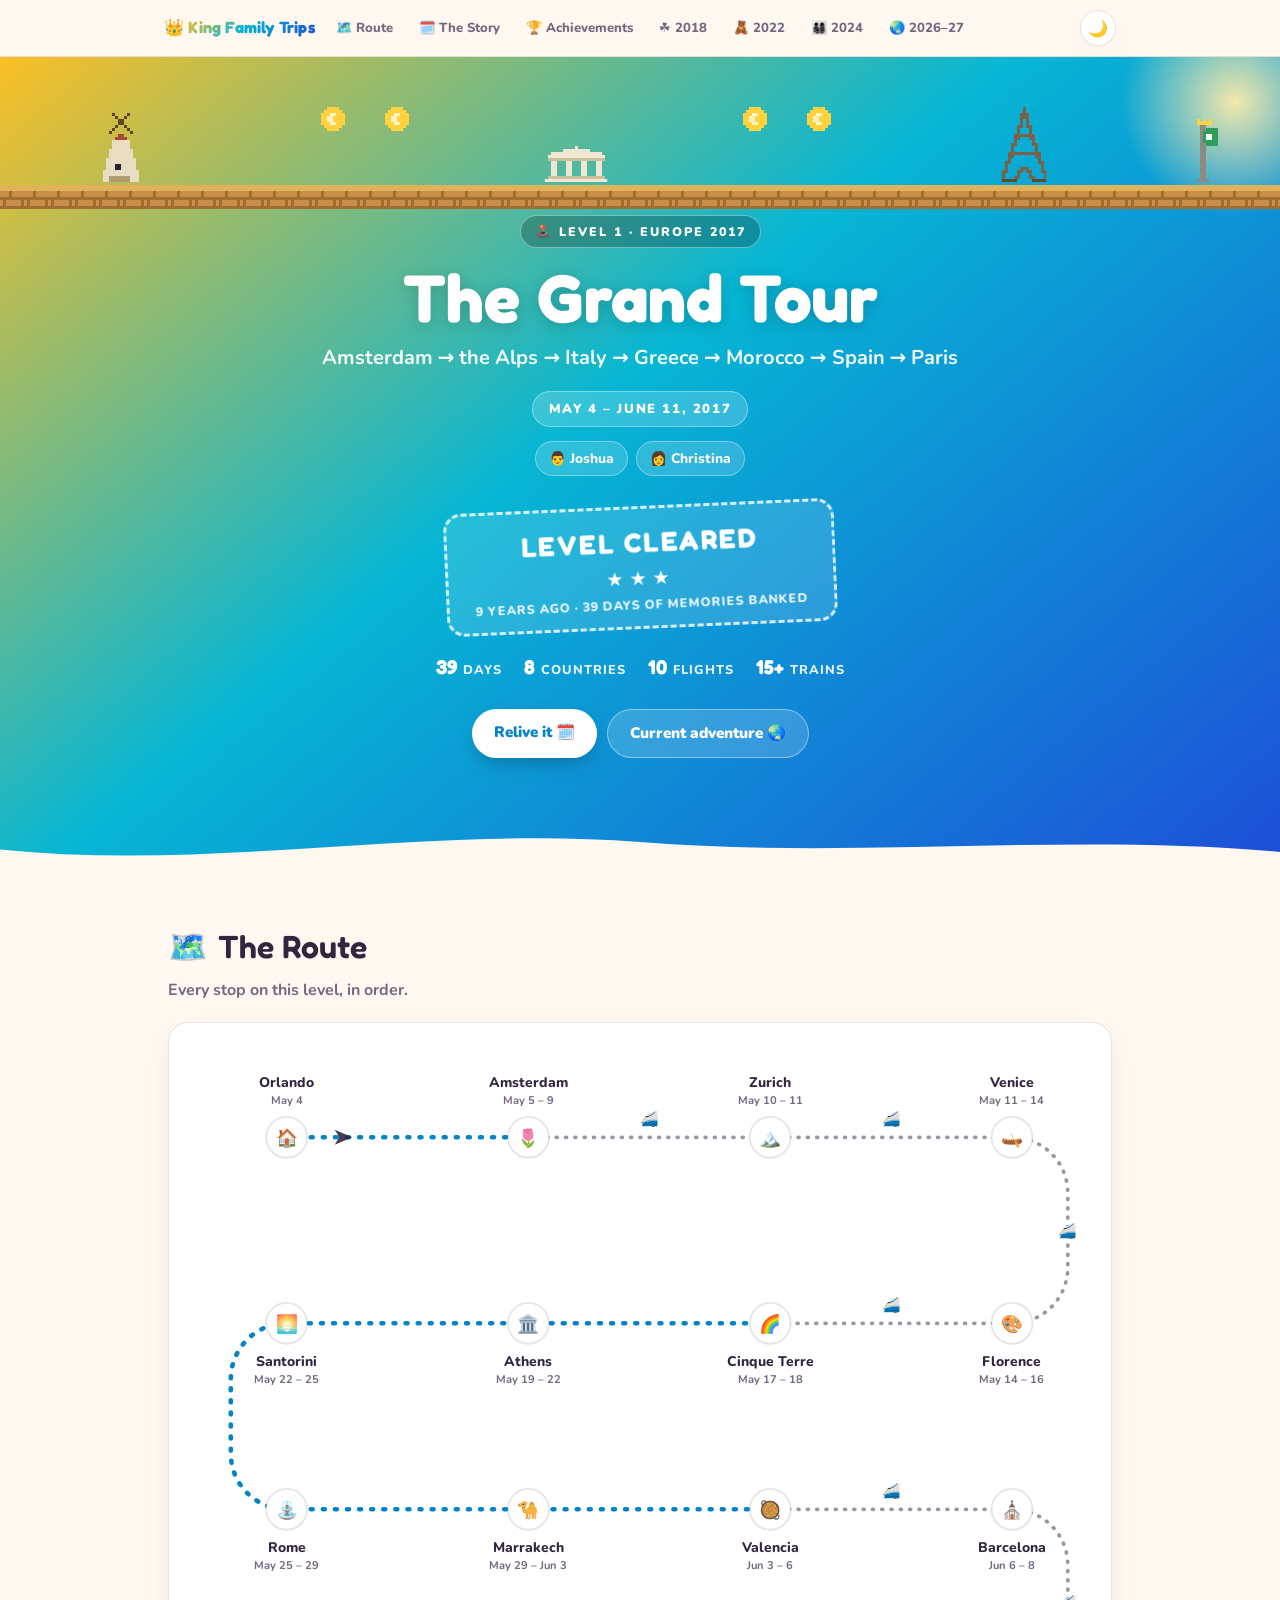
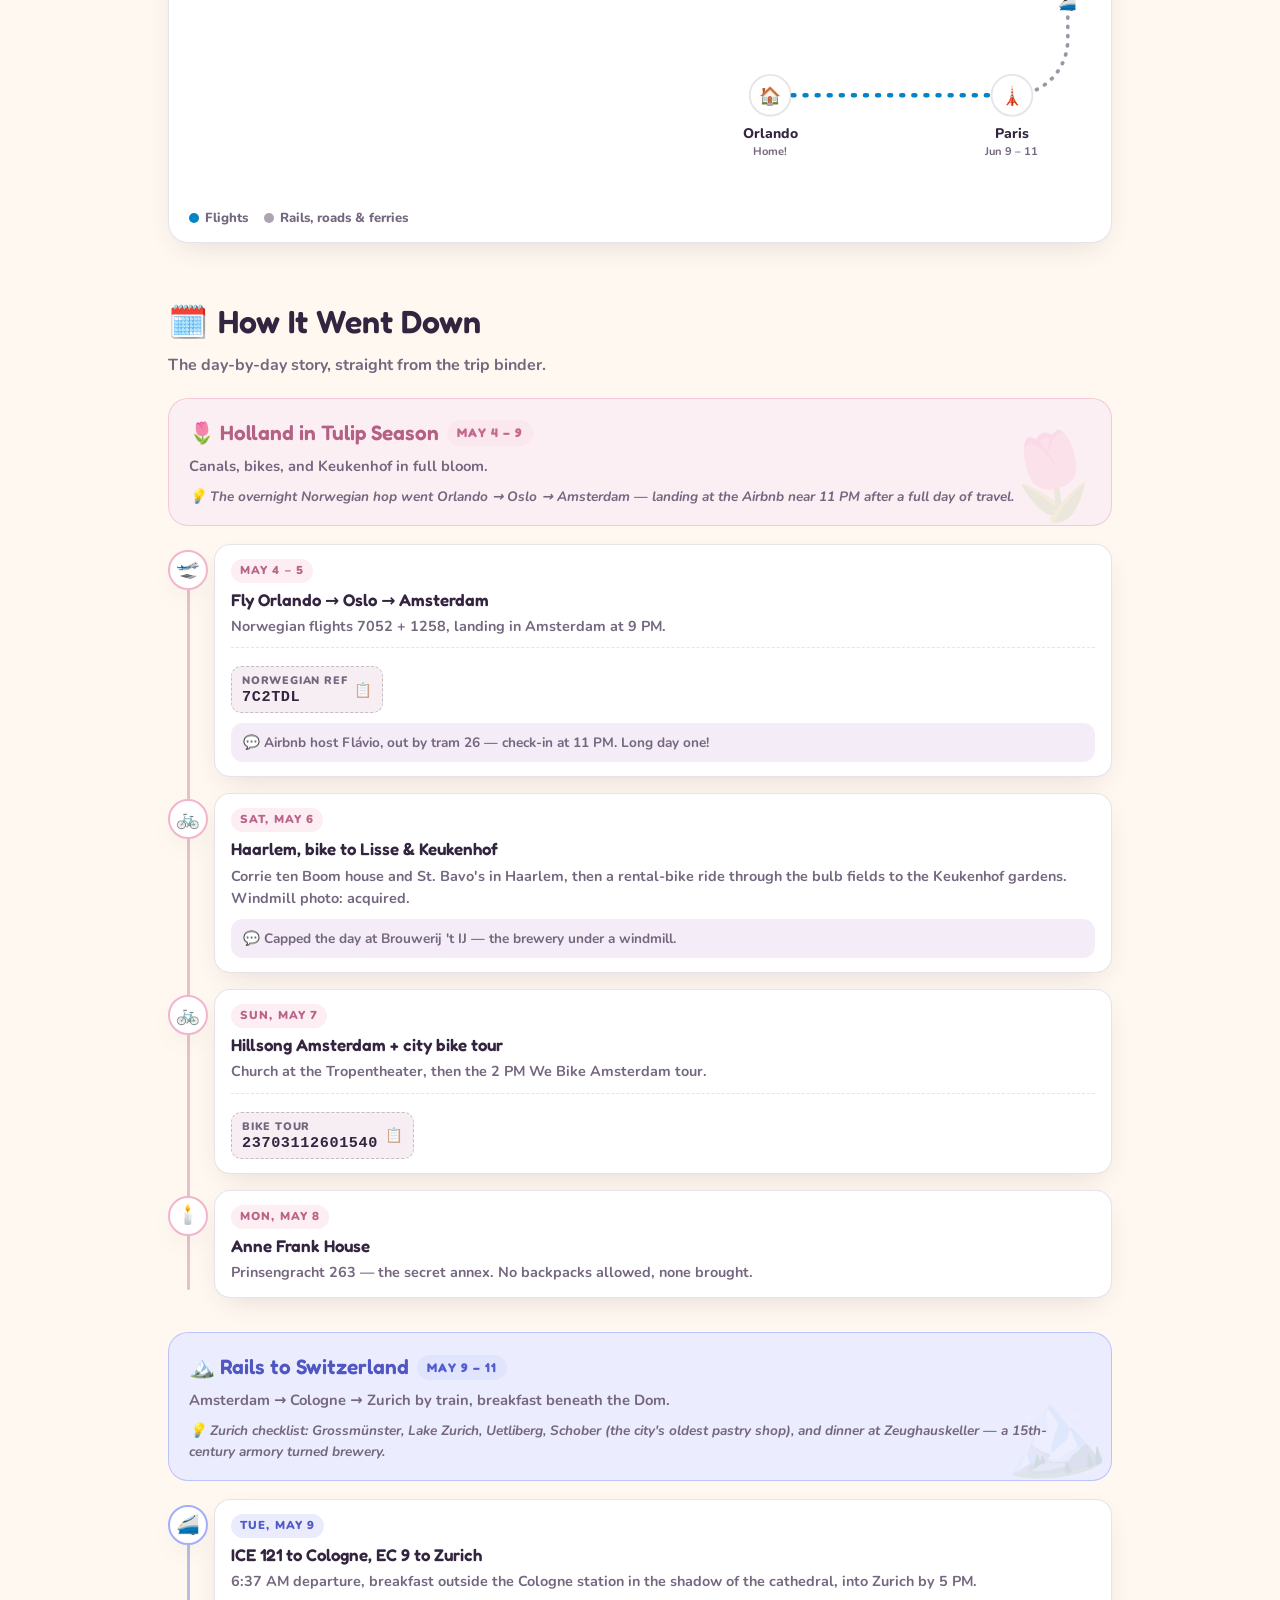
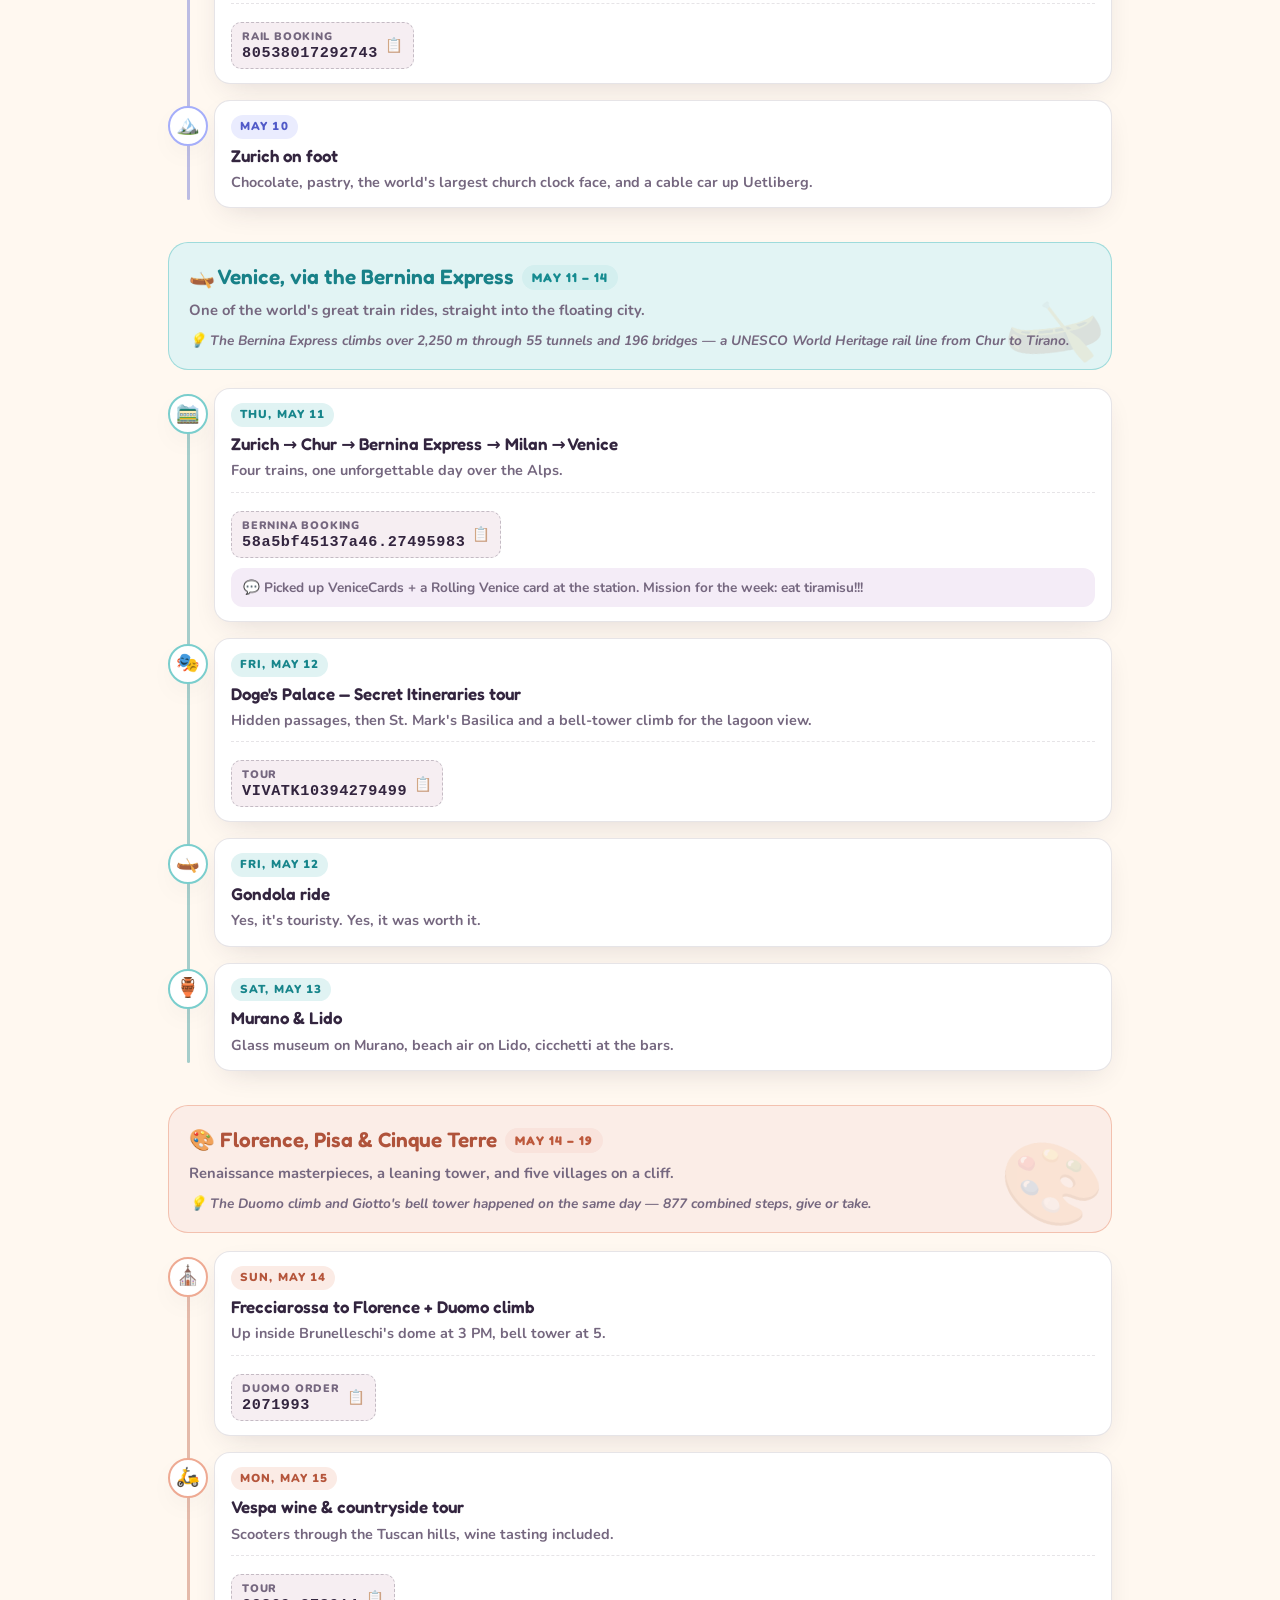
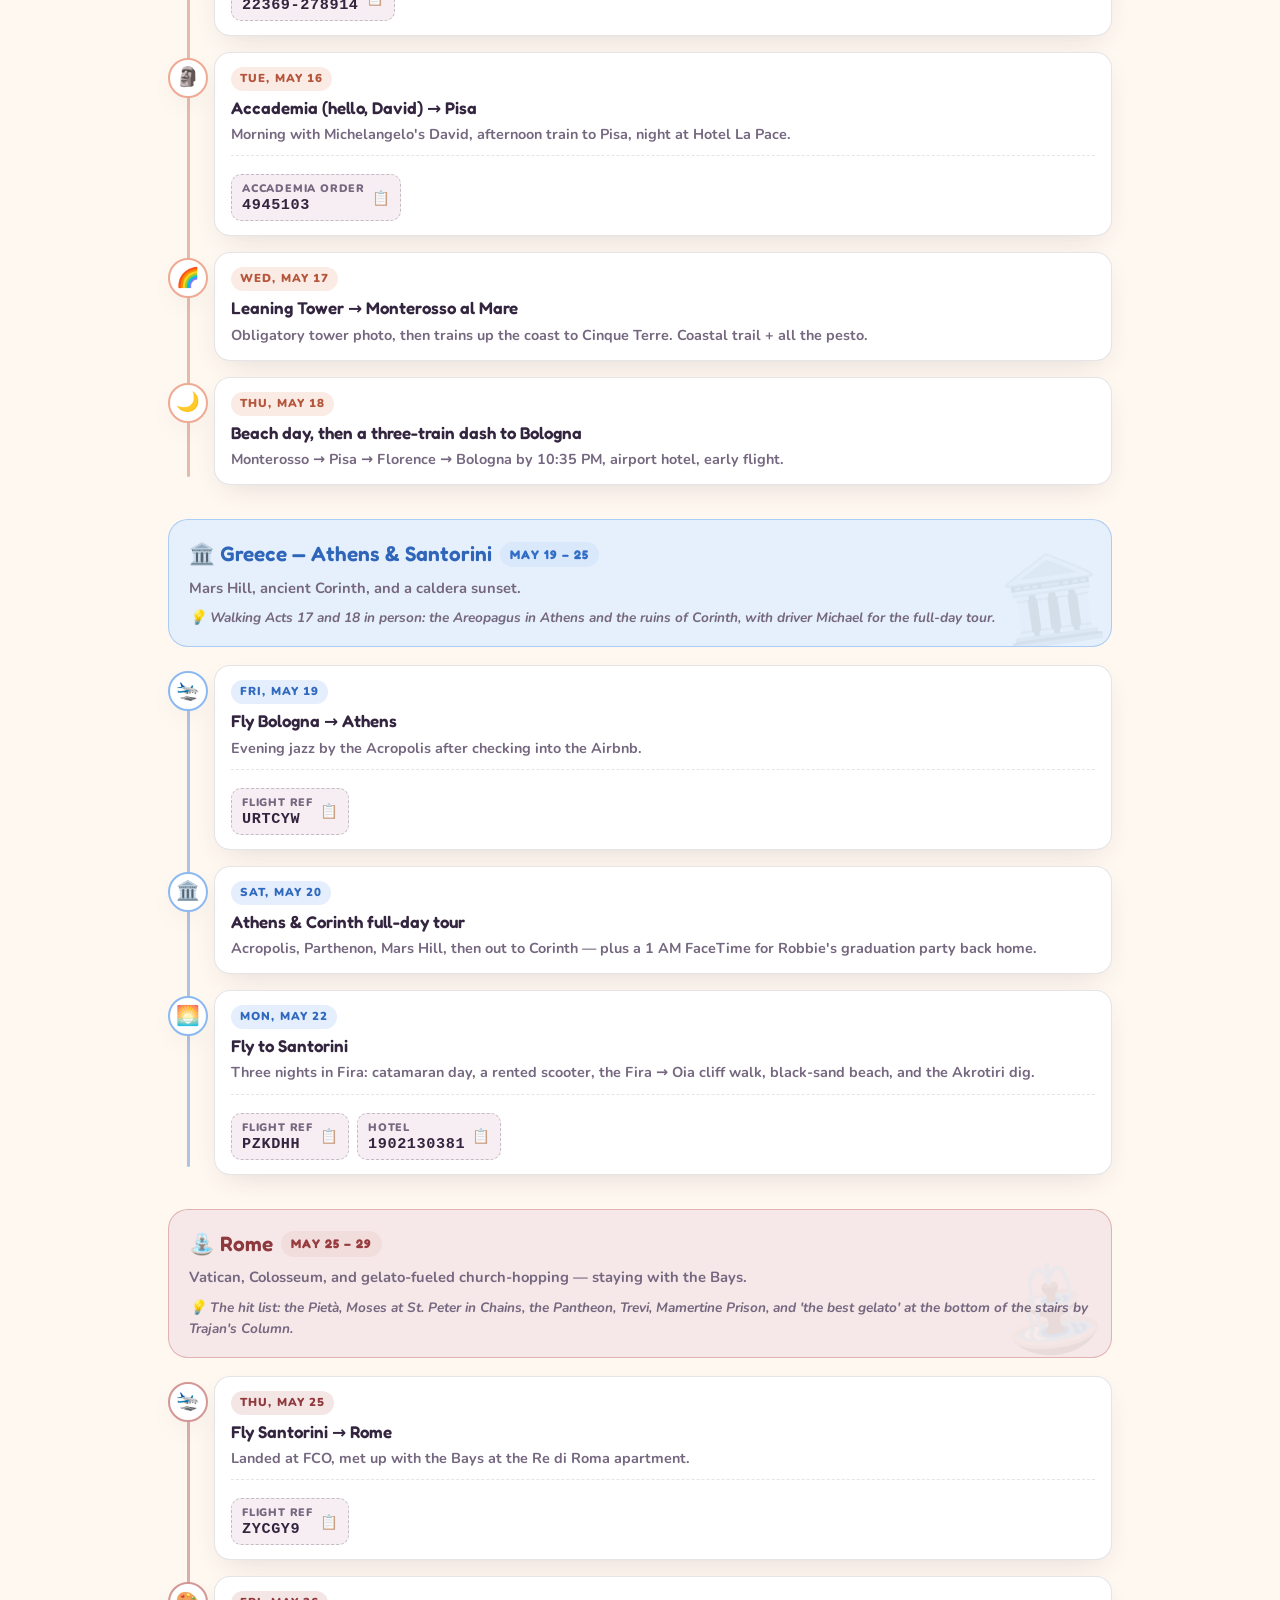
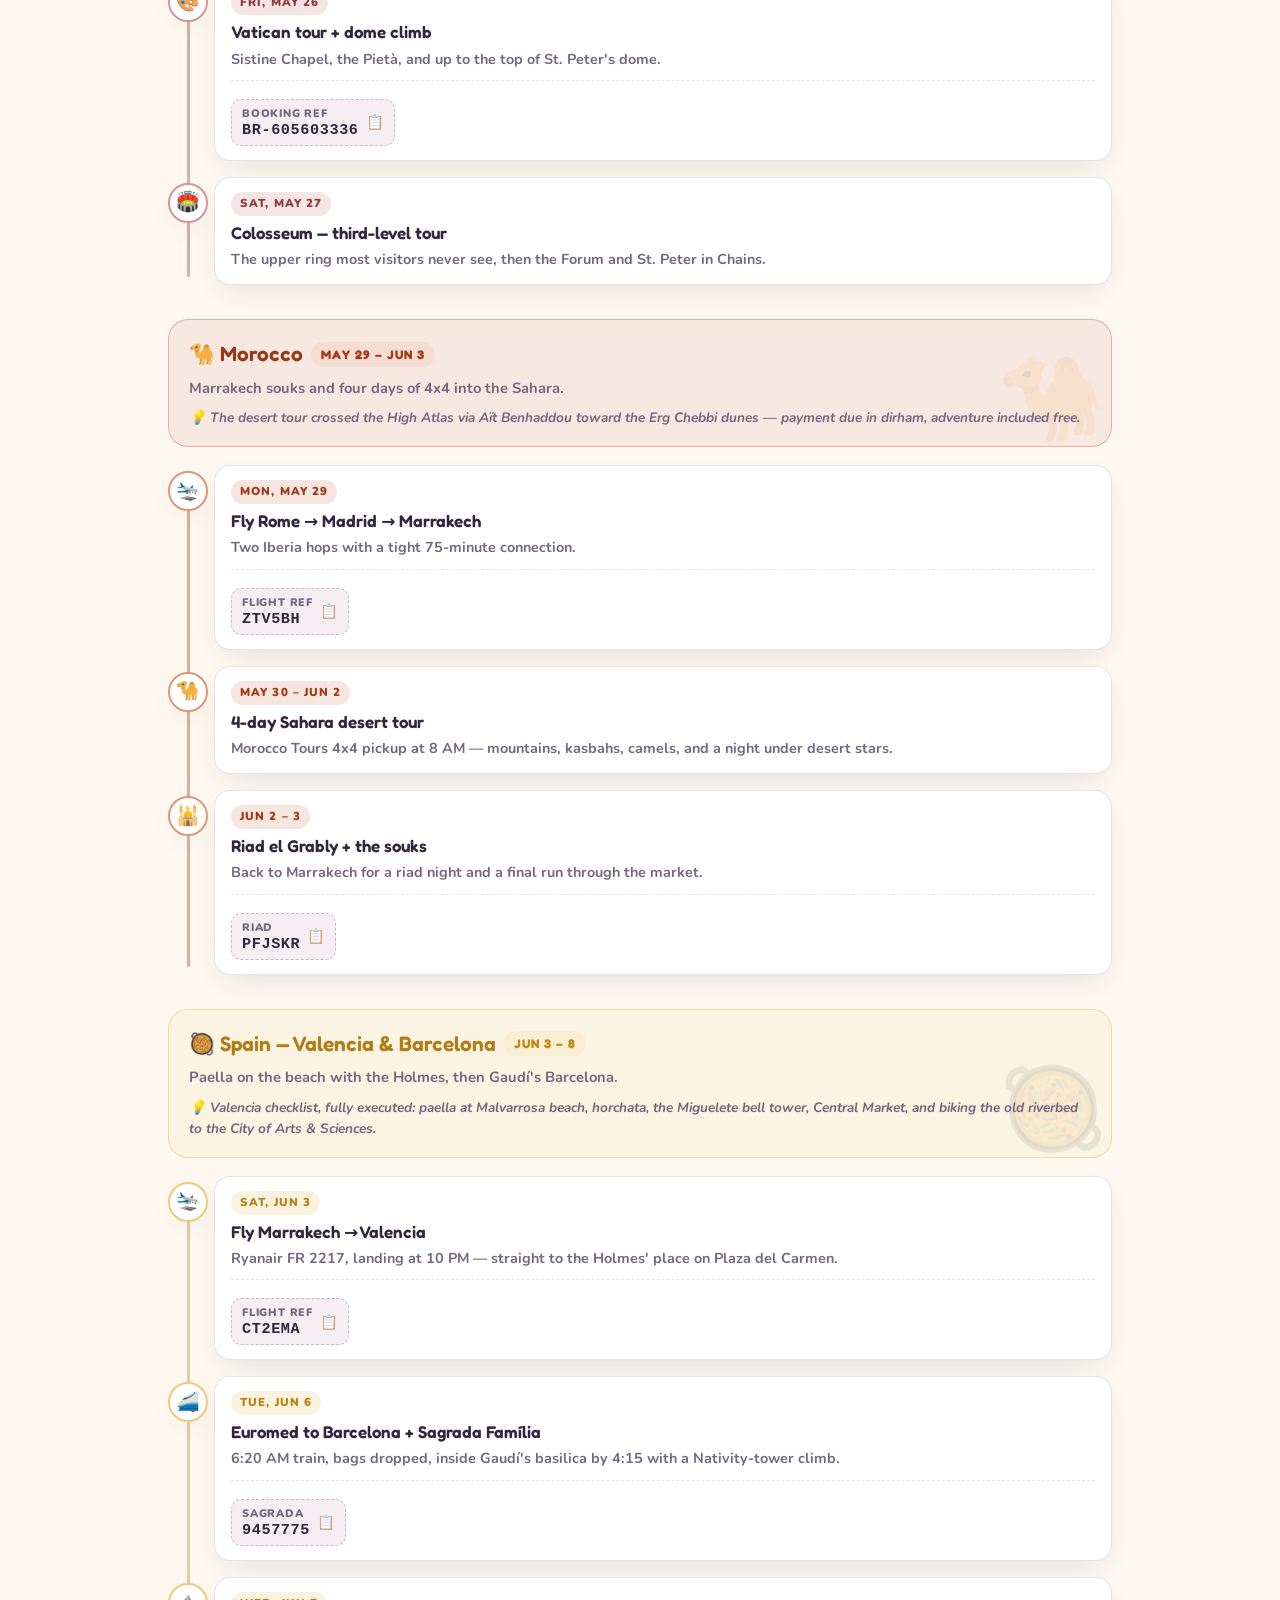
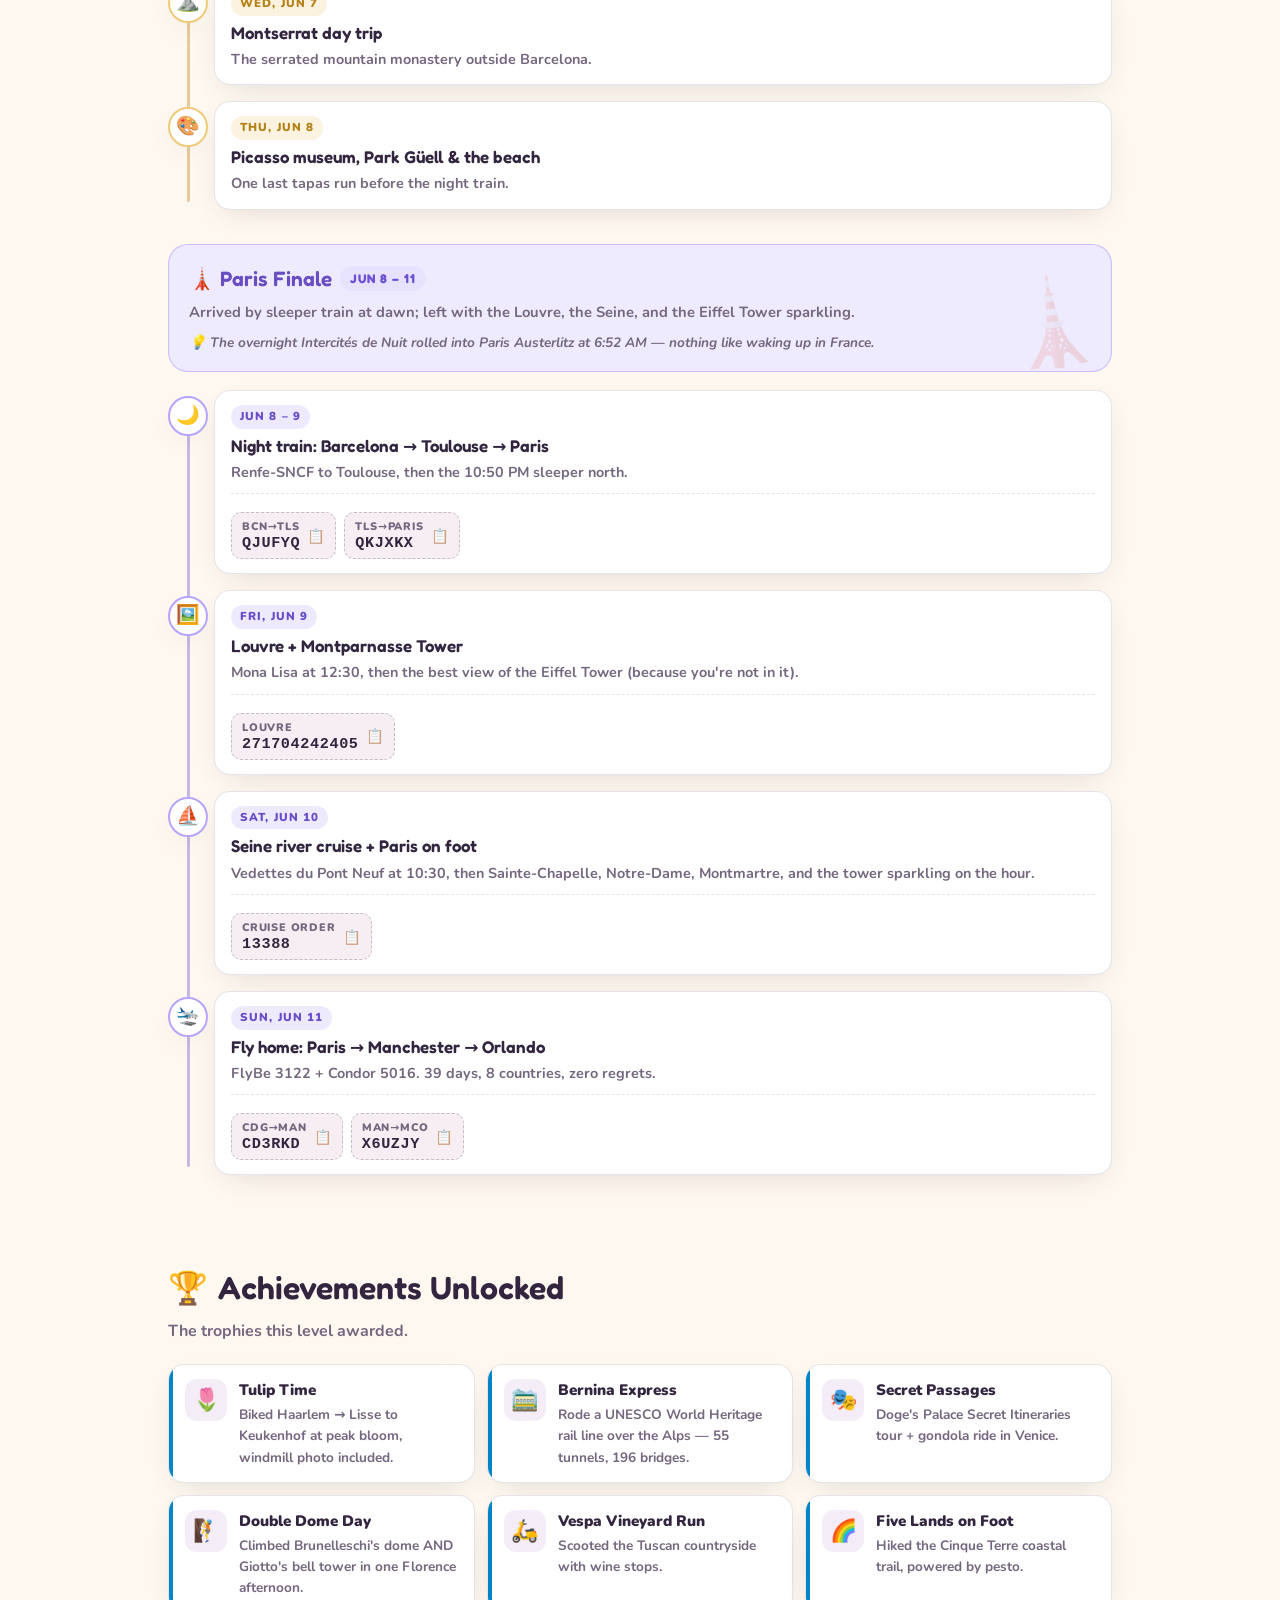
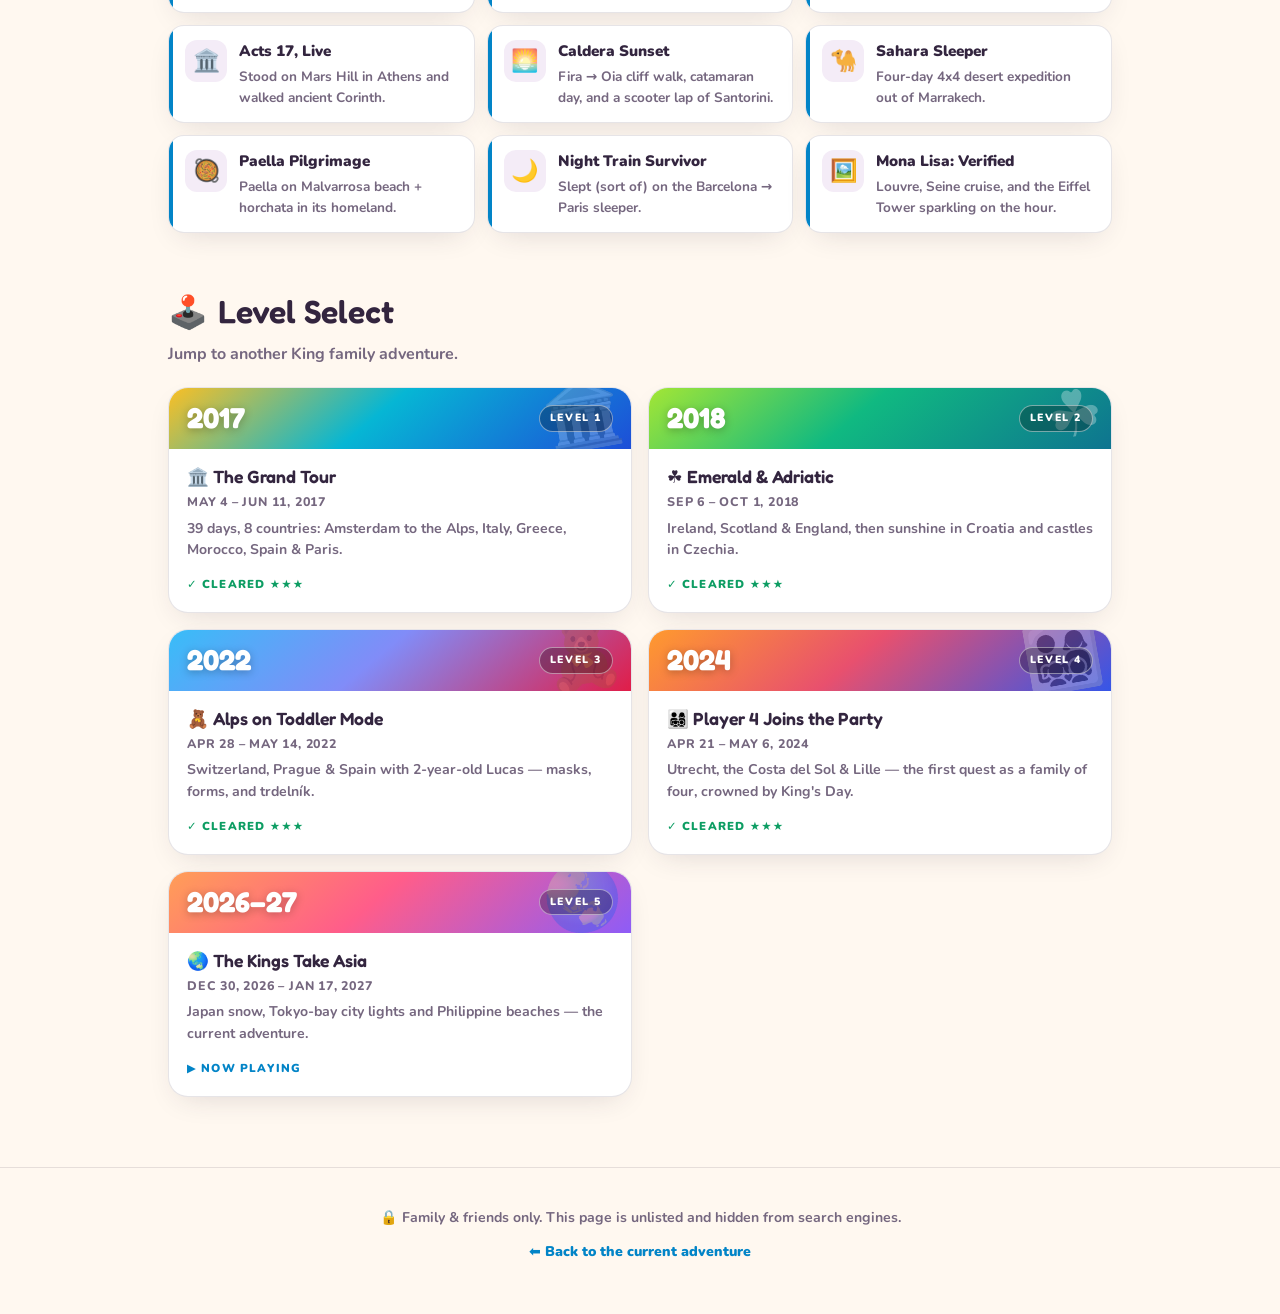
==== commit 6f4b1a5e: "Add 2024 level page and retro pixel-parade hero scenes on every level New Level 4 — "Player 4 Joins " ====
--- a/2017/index.html
+++ b/2017/index.html
@@ -36,12 +36,11 @@
   </header>
 
   <main>
-    <section class="hero">
+    <section class="hero hero--px">
       <div class="hero-decor" aria-hidden="true">
-        <span class="cloud c1"></span><span class="cloud c2"></span><span class="cloud c3"></span>
-        <span class="hero-plane">✈️</span>
         <span class="hero-sun"></span>
       </div>
+      <div class="pixel-scene" id="pixelScene" aria-hidden="true"></div>
       <div class="hero-inner">
         <div class="level-chip" id="levelChip"></div>
         <h1 id="heroTitle"></h1>
@@ -107,5 +106,6 @@
   <script src="/levels.js"></script>
   <script src="data.js"></script>
   <script src="/past.js"></script>
+  <script src="/pixels.js"></script>
 </body>
 </html>
--- a/styles.css
+++ b/styles.css
@@ -473,6 +473,30 @@
 .level-status.cleared { color: var(--ok); }
 .level-status.current { color: var(--accent); animation: pulse-line 1.6s ease-in-out infinite; }
 
+/* ---------------- pixel parade (retro hero scenes) ----------------
+   Rendered by pixels.js into .pixel-scene: canvas sprites, scaled up
+   with image-rendering: pixelated, animated purely with CSS. */
+.hero--px { padding-top: 14px; }
+.pixel-scene { position: relative; overflow: hidden; margin: 0 -18px 6px; } /* full-bleed past the hero's side padding */
+.pixel-scene canvas { display: block; image-rendering: pixelated; max-width: none; }
+.px-ground { position: absolute; left: 0; right: 0; bottom: 0; z-index: 0; image-rendering: pixelated; }
+.px-strip { position: relative; overflow: hidden; }
+.px-anim { animation: px-step 0.44s steps(2) infinite; }
+@keyframes px-step { from { transform: translateX(0); } to { transform: translateX(-100%); } }
+.px-walker { position: absolute; left: -200px; z-index: 3; animation: px-march linear infinite; }
+.px-cloud { position: absolute; left: -200px; z-index: 0; opacity: 0.9; animation: px-march linear infinite; }
+.px-plane { z-index: 1; opacity: 1; }
+@keyframes px-march { from { transform: translateX(0); } to { transform: translateX(calc(100vw + 400px)); } }
+.px-land { position: absolute; z-index: 1; transform: translateX(-50%); }
+.px-coin { position: absolute; z-index: 2; transform: translateX(-50%); animation: px-bob 1.7s ease-in-out infinite alternate; }
+@keyframes px-bob { from { transform: translateX(-50%) translateY(0); } to { transform: translateX(-50%) translateY(-7px); } }
+.px-hopper .px-strip { animation: px-hop 0.5s cubic-bezier(0.3, 0, 0.7, 1) infinite alternate; }
+@keyframes px-hop { from { transform: translateY(0); } to { transform: translateY(-8px); } }
+@media (prefers-reduced-motion: reduce) {
+  /* the parade politely stands still, spread across the scene */
+  .px-walker, .px-cloud { left: var(--rest, 40%); }
+}
+
 /* ---------------- footer / toast / misc ---------------- */
 .footer {
   margin-top: 70px; padding: 34px 18px 46px; text-align: center;
@@ -501,7 +525,7 @@
 }
 
 @media print {
-  .nav, .hero-decor, .hero-actions, .filters, .theme-toggle, .map-card, .footer .footer-heart { display: none !important; }
+  .nav, .hero-decor, .pixel-scene, .hero-actions, .filters, .theme-toggle, .map-card, .footer .footer-heart { display: none !important; }
   .reveal { opacity: 1 !important; transform: none !important; }
   body { background: #fff; color: #000; }
   .hero { background: none; color: #000; padding: 10px; }
--- a/past.css
+++ b/past.css
@@ -1,6 +1,6 @@
 /* ============================================================
    PAST TRIP PAGES — level theming + archive-only components.
-   Loaded on /2017/, /2018/, /2022/ in addition to /styles.css.
+   Loaded on /2017/, /2018/, /2022/, /2024/ in addition to /styles.css.
    ============================================================ */
 
 /* ---- Level themes (set via <html data-trip="...">) ---- */
@@ -15,6 +15,10 @@
 html[data-trip="t2022"] {
   --hero-grad: linear-gradient(140deg, #38bdf8 0%, #818cf8 45%, #e11d48 100%);
   --accent: #d43f57;
+}
+html[data-trip="t2024"] {
+  --hero-grad: linear-gradient(140deg, #ff9a2e 0%, #e8506e 45%, #3556e8 100%);
+  --accent: #e8590c;
 }
 
 /* ---- hero: "LEVEL CLEARED" stamp instead of a countdown ---- */
